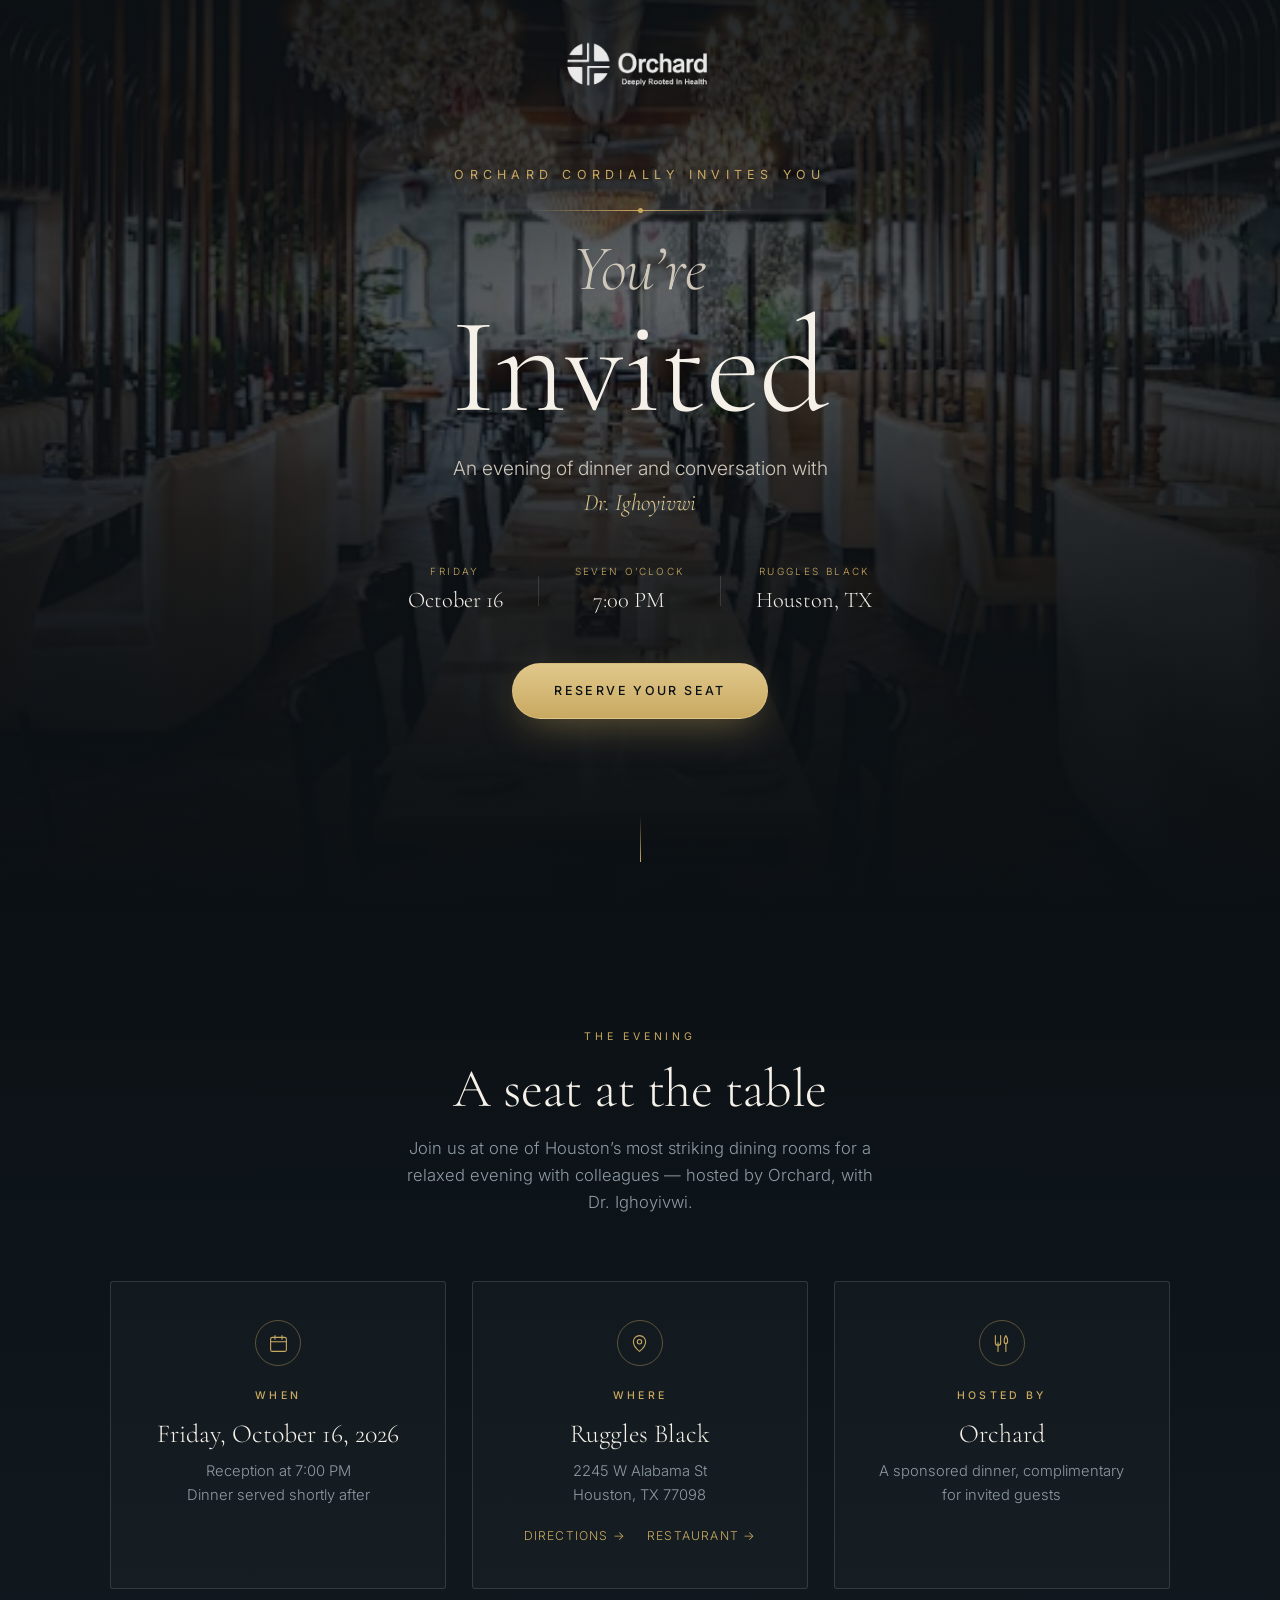
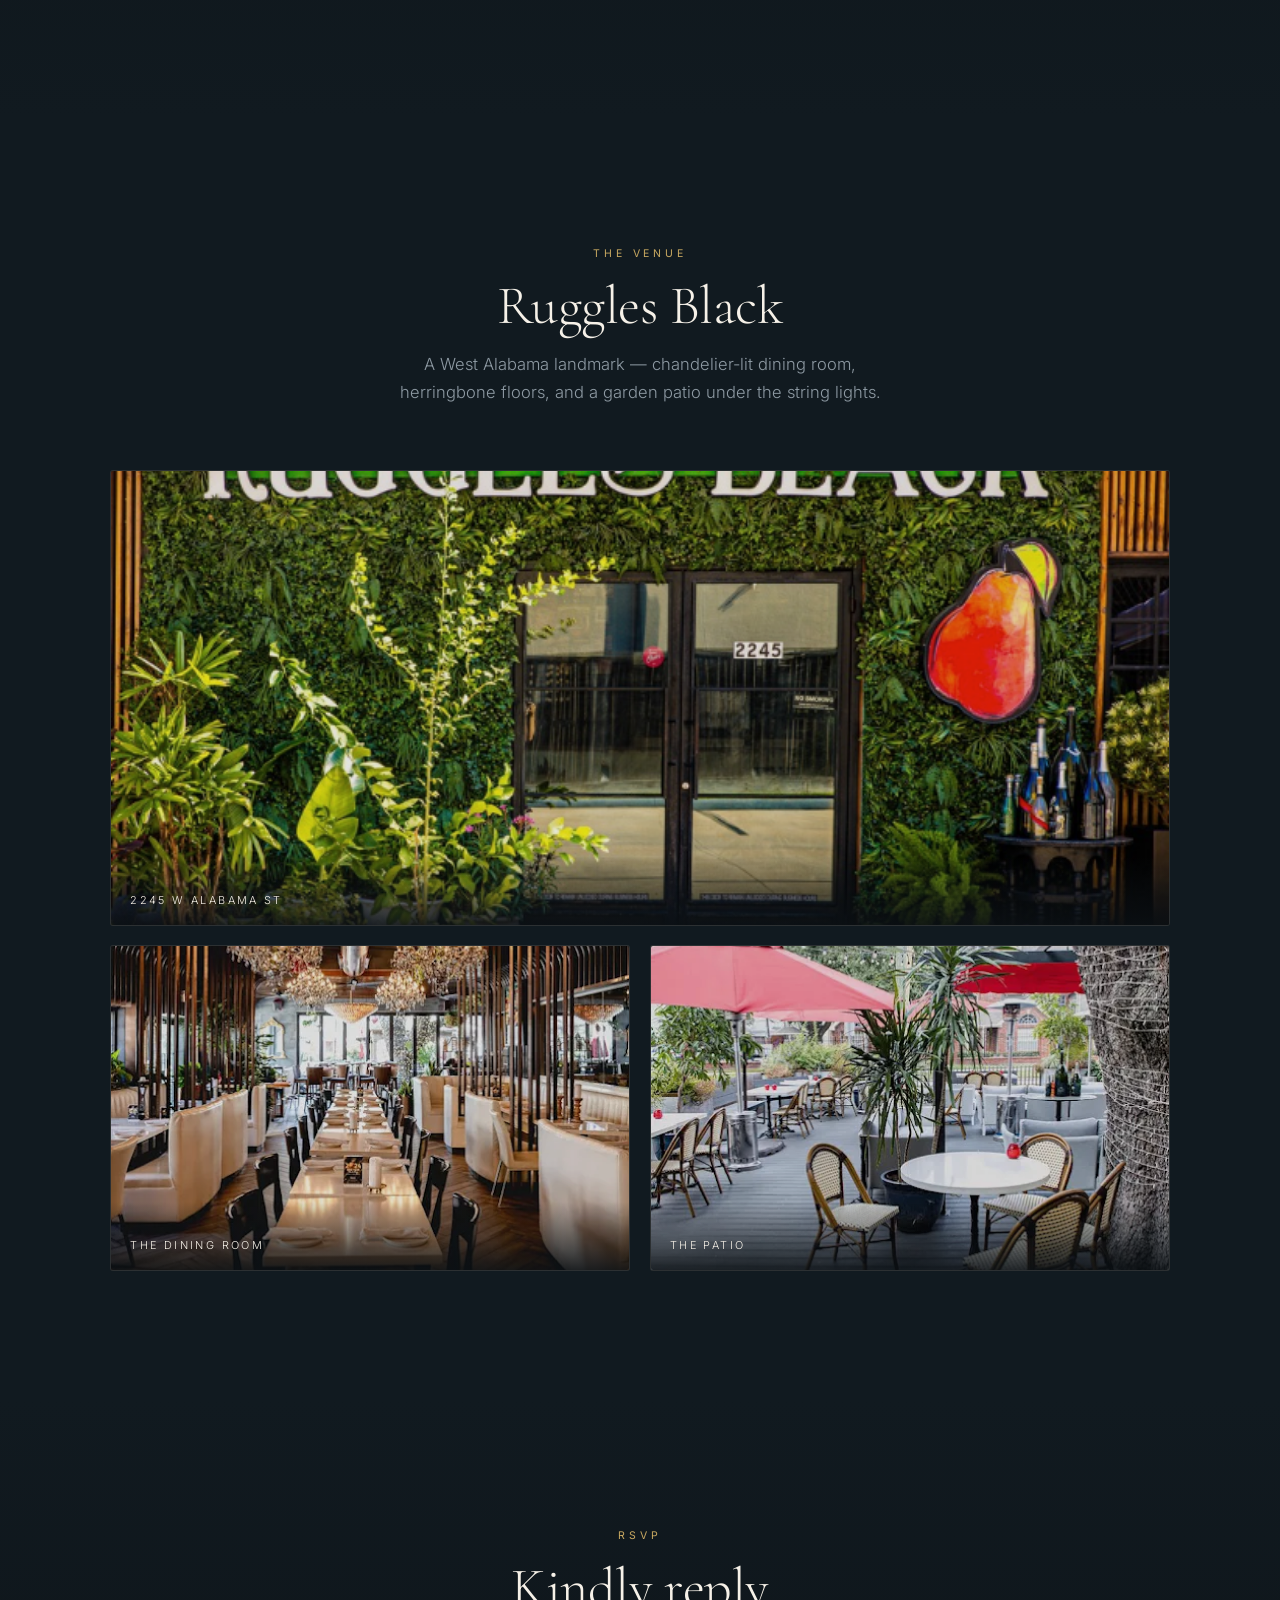
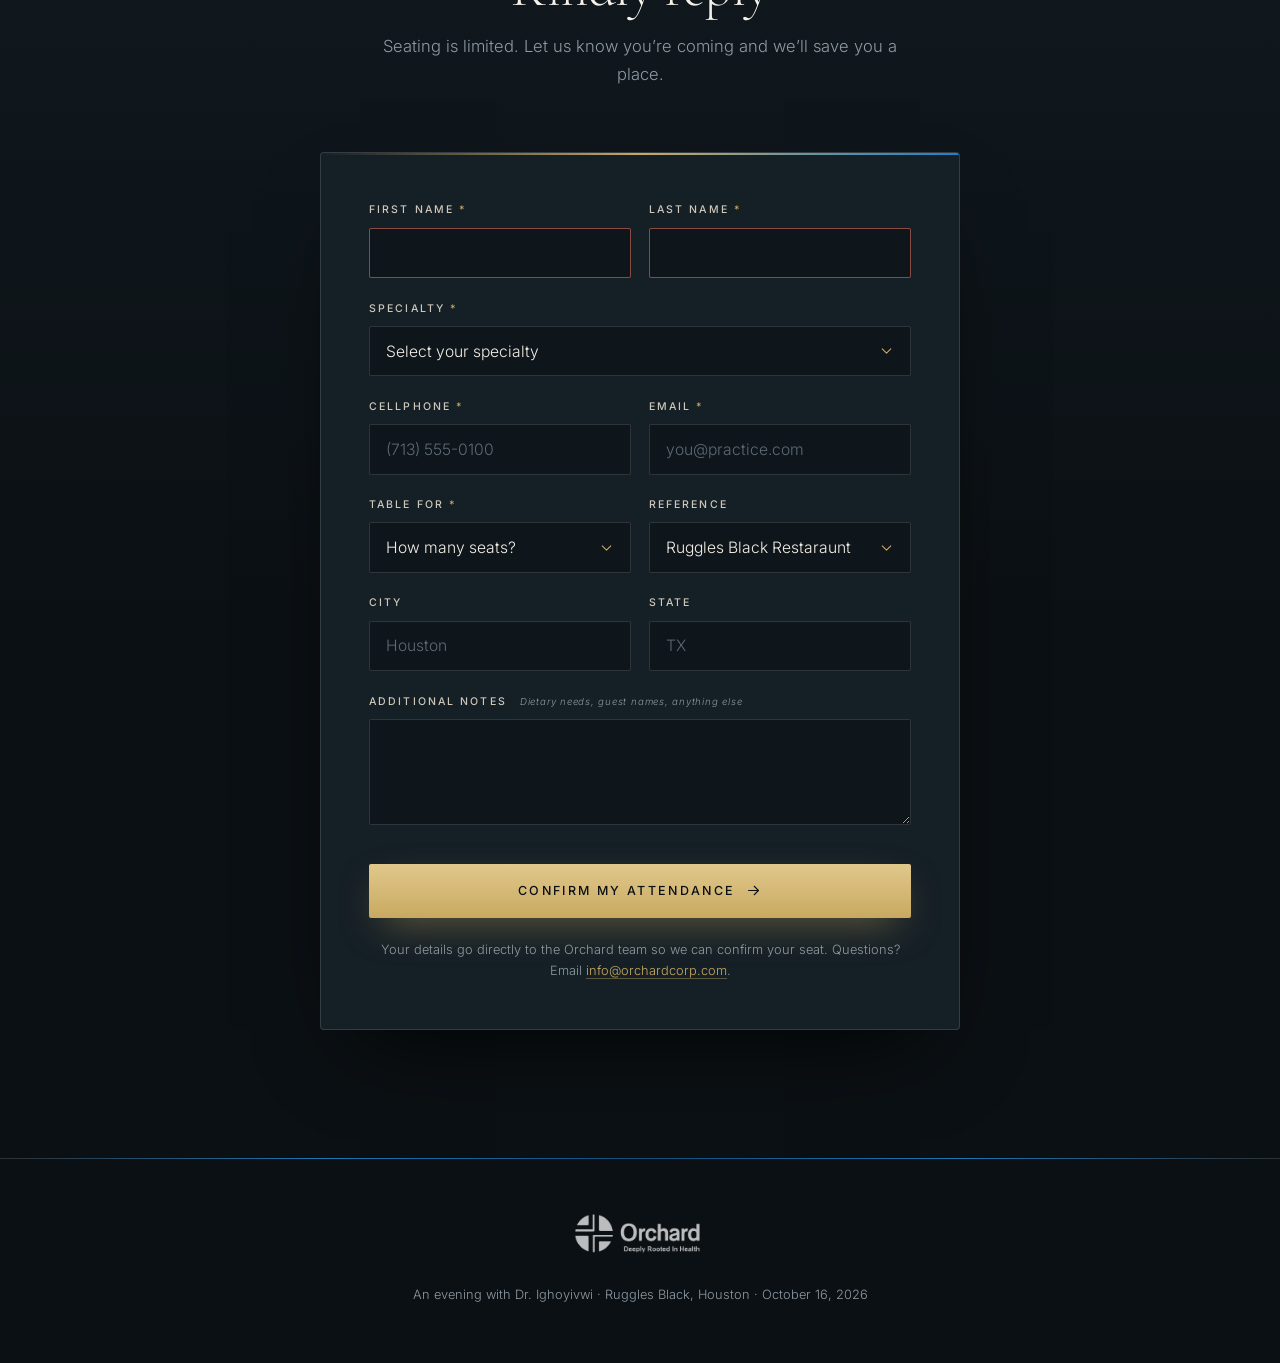
==== index.html @ dfed4acc "Add Orchard branding: hero lockup, footer mark, favicons The supplied lockup is navy-on-transparent," ====
<!doctype html>
<html lang="en">
<head>
<meta charset="utf-8">
<meta http-equiv="Content-type" content="text/html; charset=UTF-8">
<meta name="viewport" content="width=device-width, initial-scale=1">
<title>You're Invited — An Evening with Dr. Ighoyivwi | Orchard</title>
<meta name="description" content="Join Orchard for a sponsored dinner with Dr. Ighoyivwi at Ruggles Black, Houston — Friday, October 16 at 7:00 PM. RSVP below.">
<meta name="robots" content="noindex">

<meta property="og:type" content="website">
<meta property="og:title" content="You're Invited — An Evening with Dr. Ighoyivwi">
<meta property="og:description" content="A sponsored dinner hosted by Orchard. Ruggles Black, Houston · Friday, October 16 · 7:00 PM">
<meta property="og:image" content="src/assets/venue-dining.webp">

<link rel="preconnect" href="https://fonts.googleapis.com">
<link rel="preconnect" href="https://fonts.gstatic.com" crossorigin>
<link href="https://fonts.googleapis.com/css2?family=Cormorant+Garamond:ital,wght@0,300;0,400;0,500;0,600;1,300;1,400&family=Inter:wght@300;400;500;600&display=swap" rel="stylesheet">
<link rel="icon" href="src/assets/favicon-32.png" sizes="32x32">
<link rel="icon" href="src/assets/icon-512.png" sizes="512x512">
<link rel="apple-touch-icon" href="src/assets/apple-touch-icon.png">
<meta name="theme-color" content="#0B1014">

<link rel="stylesheet" href="styles.css">

<noscript><style>.reveal{opacity:1!important;transform:none!important}</style></noscript>

<!-- reCAPTCHA — PARKED until orchard-rsvp-two.vercel.app is added to the site
     key's allowed domains at https://www.google.com/recaptcha/admin
     Until then the widget renders "Invalid domain for site key".
     TO RE-ENABLE: uncomment this script and the .captcha block in the form. -->
<!-- <script src="https://www.google.com/recaptcha/api.js" async defer></script> -->
</head>
<body>

<!-- ─────────────  HERO  ───────────── -->
<header class="hero">
  <div class="hero__media" role="presentation">
    <img src="src/assets/venue-dining.webp" alt="" aria-hidden="true">
  </div>
  <div class="hero__scrim"></div>

  <a class="brandbar" href="https://orchardcorp.com" target="_blank" rel="noopener noreferrer" aria-label="Orchard — Deeply Rooted In Health">
    <img src="src/assets/orchard-logo.png" alt="Orchard" width="326" height="121">
  </a>

  <div class="hero__inner">
    <p class="eyebrow reveal">Orchard cordially invites you</p>

    <div class="rule reveal" style="--d:.1s"><span></span></div>

    <h1 class="reveal" style="--d:.2s">
      <span class="h1-script">You&rsquo;re</span>
      <span class="h1-main">Invited</span>
    </h1>

    <p class="hero__lede reveal" style="--d:.3s">
      An evening of dinner and conversation with
      <em>Dr.&nbsp;Ighoyivwi</em>
    </p>

    <div class="hero__meta reveal" style="--d:.4s">
      <div class="hero__meta-item">
        <span class="k">Friday</span>
        <span class="v">October 16</span>
      </div>
      <div class="hero__meta-div" aria-hidden="true"></div>
      <div class="hero__meta-item">
        <span class="k">Seven o&rsquo;clock</span>
        <span class="v">7:00 PM</span>
      </div>
      <div class="hero__meta-div" aria-hidden="true"></div>
      <div class="hero__meta-item">
        <span class="k">Ruggles Black</span>
        <span class="v">Houston, TX</span>
      </div>
    </div>

    <a class="btn btn--primary reveal" style="--d:.5s" href="#rsvp">Reserve your seat</a>
  </div>

  <a class="scroll-cue" href="#details" aria-label="Scroll to details">
    <span class="scroll-cue__line"></span>
  </a>
</header>

<main>

<!-- ─────────────  DETAILS  ───────────── -->
<section class="section details" id="details">
  <div class="wrap">
    <div class="section__head reveal">
      <p class="kicker">The Evening</p>
      <h2>A seat at the table</h2>
      <p class="section__sub">
        Join us at one of Houston&rsquo;s most striking dining rooms for a relaxed evening
        with colleagues &mdash; hosted by Orchard, with Dr.&nbsp;Ighoyivwi.
      </p>
    </div>

    <div class="cards">
      <article class="card reveal" style="--d:.05s">
        <div class="card__icon" aria-hidden="true">
          <svg viewBox="0 0 24 24" fill="none" stroke="currentColor" stroke-width="1.25">
            <rect x="3" y="5" width="18" height="16" rx="2"/>
            <path d="M8 3v4M16 3v4M3 10h18"/>
          </svg>
        </div>
        <h3>When</h3>
        <p class="card__lead">Friday, October&nbsp;16, 2026</p>
        <p class="card__note">Reception at 7:00&nbsp;PM<br>Dinner served shortly after</p>
      </article>

      <article class="card reveal" style="--d:.15s">
        <div class="card__icon" aria-hidden="true">
          <svg viewBox="0 0 24 24" fill="none" stroke="currentColor" stroke-width="1.25">
            <path d="M12 21s7-5.4 7-11a7 7 0 1 0-14 0c0 5.6 7 11 7 11z"/>
            <circle cx="12" cy="10" r="2.5"/>
          </svg>
        </div>
        <h3>Where</h3>
        <p class="card__lead">Ruggles Black</p>
        <p class="card__note">
          2245 W Alabama St<br>Houston, TX 77098
        </p>
        <div class="card__links">
          <a href="https://maps.google.com/?q=Ruggles+Black,+2245+W+Alabama+St,+Houston,+TX+77098" target="_blank" rel="noopener noreferrer">Directions &rarr;</a>
          <a href="https://rugglesblack.com" target="_blank" rel="noopener noreferrer">Restaurant &rarr;</a>
        </div>
      </article>

      <article class="card reveal" style="--d:.25s">
        <div class="card__icon" aria-hidden="true">
          <svg viewBox="0 0 24 24" fill="none" stroke="currentColor" stroke-width="1.25">
            <path d="M5 3v8a3 3 0 0 0 6 0V3M8 11v10"/>
            <path d="M17 3c-1.5 2-2 4-2 6s.5 3 2 3 2-1 2-3-.5-4-2-6zM17 12v9"/>
          </svg>
        </div>
        <h3>Hosted by</h3>
        <p class="card__lead">Orchard</p>
        <p class="card__note">
          A sponsored dinner, complimentary<br>for invited guests
        </p>
      </article>
    </div>
  </div>
</section>

<!-- ─────────────  GALLERY  ───────────── -->
<section class="section gallery-sec">
  <div class="wrap">
    <div class="section__head reveal">
      <p class="kicker">The Venue</p>
      <h2>Ruggles Black</h2>
      <p class="section__sub">
        A West Alabama landmark &mdash; chandelier-lit dining room, herringbone floors,
        and a garden patio under the string lights.
      </p>
    </div>

    <div class="gallery">
      <figure class="shot shot--wide reveal">
        <img src="src/assets/venue-exterior.webp" alt="The Ruggles Black entrance on West Alabama Street, framed by a living green wall" loading="lazy">
        <figcaption>2245 W Alabama St</figcaption>
      </figure>
      <figure class="shot reveal" style="--d:.1s">
        <img src="src/assets/venue-dining.webp" alt="The Ruggles Black dining room, lined with chandeliers and banquettes" loading="lazy">
        <figcaption>The dining room</figcaption>
      </figure>
      <figure class="shot reveal" style="--d:.2s">
        <img src="src/assets/venue-patio.webp" alt="The Ruggles Black patio with red umbrellas and bistro chairs" loading="lazy">
        <figcaption>The patio</figcaption>
      </figure>
    </div>
  </div>
</section>

<!-- ─────────────  RSVP  ───────────── -->
<section class="section rsvp" id="rsvp">
  <div class="wrap wrap--narrow">
    <div class="section__head reveal">
      <p class="kicker">RSVP</p>
      <h2>Kindly reply</h2>
      <p class="section__sub">
        Seating is limited. Let us know you&rsquo;re coming and we&rsquo;ll save you a place.
      </p>
    </div>

    <div class="form-card reveal" style="--d:.1s">
      <div class="form-card__ribbon" aria-hidden="true"></div>

      <form
        id="rsvp-form"
        action="https://webto.salesforce.com/servlet/servlet.WebToLead?encoding=UTF-8&orgId=00DKc000000Ivmn"
        method="POST"
      >
        <!-- Salesforce Web-to-Lead routing -->
        <input type="hidden" name="captcha_settings" value='{"keyname":"Google_reCAPTCHA_v2","fallback":"true","orgId":"00DKc000000Ivmn","ts":""}'>
        <input type="hidden" name="oid" value="00DKc000000Ivmn">
        <input type="hidden" name="retURL" value="https://orchard-rsvp-two.vercel.app/thanks.html">
        <input type="hidden" id="lead_source" name="lead_source" value="Web">

        <div class="grid-2">
          <div class="field">
            <label for="first_name">First name <span class="req">*</span></label>
            <input id="first_name" name="first_name" type="text" maxlength="40" required autocomplete="given-name">
          </div>
          <div class="field">
            <label for="last_name">Last name <span class="req">*</span></label>
            <input id="last_name" name="last_name" type="text" maxlength="80" required autocomplete="family-name">
          </div>
        </div>

        <div class="field">
          <label for="00NWj00000UkWBz">Specialty <span class="req">*</span></label>
          <div class="select-wrap">
            <select id="00NWj00000UkWBz" name="00NWj00000UkWBz" title="Specialty" required>
              <option value="">Select your specialty</option>
            <option value="Abdominal Radiology">Abdominal Radiology</option>
            <option value="Acute Care">Acute Care</option>
            <option value="Addiction Medicine">Addiction Medicine</option>
            <option value="Addiction Psychiatry">Addiction Psychiatry</option>
            <option value="Adolescent Medicine">Adolescent Medicine</option>
            <option value="Adult">Adult</option>
            <option value="Adult Reconstructive Orthopedics">Adult Reconstructive Orthopedics</option>
            <option value="Allergy">Allergy</option>
            <option value="Allergy/Immunology">Allergy/Immunology</option>
            <option value="Allergy and Immunology">Allergy and Immunology</option>
            <option value="Anatomic/Clinical Pathology">Anatomic/Clinical Pathology</option>
            <option value="Anatomic Pathology">Anatomic Pathology</option>
            <option value="Anesthesia Assistant">Anesthesia Assistant</option>
            <option value="Anesthesiology">Anesthesiology</option>
            <option value="Anesthesiology - Cardiac">Anesthesiology - Cardiac</option>
            <option value="Audiology">Audiology</option>
            <option value="Bariatric Surgery">Bariatric Surgery</option>
            <option value="Bloodbanking/Transfusion Medicine">Bloodbanking/Transfusion Medicine</option>
            <option value="Breast Radiology">Breast Radiology</option>
            <option value="Breast Surgery">Breast Surgery</option>
            <option value="Cardiac Electrophysiology">Cardiac Electrophysiology</option>
            <option value="Cardiac Surgery">Cardiac Surgery</option>
            <option value="Cardiology">Cardiology</option>
            <option value="Cardiothoracic Anesthesiology">Cardiothoracic Anesthesiology</option>
            <option value="Cardiothoracic Radiology">Cardiothoracic Radiology</option>
            <option value="Cardiothoracic Surgery">Cardiothoracic Surgery</option>
            <option value="Cardiovascular Diseases">Cardiovascular Diseases</option>
            <option value="Cardiovascular Surgery">Cardiovascular Surgery</option>
            <option value="Certified Anesthesiologist Assistant (CAA)">Certified Anesthesiologist Assistant (CAA)</option>
            <option value="Child &amp; Adolescent Psychiatry">Child &amp; Adolescent Psychiatry</option>
            <option value="Child Development">Child Development</option>
            <option value="Child Neurology">Child Neurology</option>
            <option value="Clinical Neurophysiology">Clinical Neurophysiology</option>
            <option value="Clinical Pathology">Clinical Pathology</option>
            <option value="Colon &amp; Rectal Surgery">Colon &amp; Rectal Surgery</option>
            <option value="Critical Care Medicine">Critical Care Medicine</option>
            <option value="Critical Care Surgery">Critical Care Surgery</option>
            <option value="CRNA">CRNA</option>
            <option value="Cytopathology">Cytopathology</option>
            <option value="Dental Hygenist">Dental Hygenist</option>
            <option value="Dentistry">Dentistry</option>
            <option value="Dermatology">Dermatology</option>
            <option value="Dermatopathology">Dermatopathology</option>
            <option value="Diabetes">Diabetes</option>
            <option value="Emergency Medicine">Emergency Medicine</option>
            <option value="Endocrinology">Endocrinology</option>
            <option value="Endodontist">Endodontist</option>
            <option value="Family Medicine">Family Medicine</option>
            <option value="Family Medicine - Obstetrics">Family Medicine - Obstetrics</option>
            <option value="Foot &amp; Ankle Orthopedics">Foot &amp; Ankle Orthopedics</option>
            <option value="Forensic Pathology">Forensic Pathology</option>
            <option value="Forensic Psychiatry">Forensic Psychiatry</option>
            <option value="Gastroenterology">Gastroenterology</option>
            <option value="General Practice">General Practice</option>
            <option value="General Surgery">General Surgery</option>
            <option value="Geriatric Medicine">Geriatric Medicine</option>
            <option value="Geriatric Psychiatry">Geriatric Psychiatry</option>
            <option value="Gerontology/Elder Health">Gerontology/Elder Health</option>
            <option value="Gynecolgic Oncology">Gynecolgic Oncology</option>
            <option value="Gynecology">Gynecology</option>
            <option value="Hand Surgery">Hand Surgery</option>
            <option value="Head &amp; Neck Surgery">Head &amp; Neck Surgery</option>
            <option value="Hematology">Hematology</option>
            <option value="Hematology/Oncology">Hematology/Oncology</option>
            <option value="Hematopathology">Hematopathology</option>
            <option value="Hospice &amp; Pallative Medicine">Hospice &amp; Pallative Medicine</option>
            <option value="Hospice &amp; Palliative Medicine">Hospice &amp; Palliative Medicine</option>
            <option value="Hospitalist">Hospitalist</option>
            <option value="Hyperbaric Medicine/Wound Care">Hyperbaric Medicine/Wound Care</option>
            <option value="IM/Pediatrics (MedPed)">IM/Pediatrics (MedPed)</option>
            <option value="Immunology">Immunology</option>
            <option value="Infectious Disease">Infectious Disease</option>
            <option value="Internal Medicine">Internal Medicine</option>
            <option value="Interventional Cardiology">Interventional Cardiology</option>
            <option value="Interventional Neuro Radiology">Interventional Neuro Radiology</option>
            <option value="Interventional Pain Management">Interventional Pain Management</option>
            <option value="Interventional Radiology">Interventional Radiology</option>
            <option value="Kidney Transplant">Kidney Transplant</option>
            <option value="Maternal &amp; Fetal Medicine">Maternal &amp; Fetal Medicine</option>
            <option value="Medical Genetics">Medical Genetics</option>
            <option value="Medical Microbiology">Medical Microbiology</option>
            <option value="Medical Toxicology">Medical Toxicology</option>
            <option value="Mens Health">Mens Health</option>
            <option value="Molecular Genetic Pathology">Molecular Genetic Pathology</option>
            <option value="Musculoskeletal Radiology">Musculoskeletal Radiology</option>
            <option value="Neonatal-Perinatal Medicine">Neonatal-Perinatal Medicine</option>
            <option value="Nephrology">Nephrology</option>
            <option value="Neurodevelopmental Disabilities">Neurodevelopmental Disabilities</option>
            <option value="Neurological surgery">Neurological surgery</option>
            <option value="Neurology">Neurology</option>
            <option value="Neuropathology">Neuropathology</option>
            <option value="Neuroradiology">Neuroradiology</option>
            <option value="Neurotology">Neurotology</option>
            <option value="Nocturnist">Nocturnist</option>
            <option value="Nonsurgical/Nonprimary Care">Nonsurgical/Nonprimary Care</option>
            <option value="Nucelar Radiology">Nucelar Radiology</option>
            <option value="Nuclear Medicine">Nuclear Medicine</option>
            <option value="Nurse Midwife">Nurse Midwife</option>
            <option value="Nurse Practitioner">Nurse Practitioner</option>
            <option value="Obstetrics and Gynecology">Obstetrics and Gynecology</option>
            <option value="Occupational Medicine">Occupational Medicine</option>
            <option value="Occupational Therapist">Occupational Therapist</option>
            <option value="Occupational Therapy Assistant">Occupational Therapy Assistant</option>
            <option value="Oncology">Oncology</option>
            <option value="Ophthalmology">Ophthalmology</option>
            <option value="Optometry">Optometry</option>
            <option value="Oral &amp; Maxillofacial Surgery">Oral &amp; Maxillofacial Surgery</option>
            <option value="Oral Surgery">Oral Surgery</option>
            <option value="Orthodontist">Orthodontist</option>
            <option value="Orthopedic Sports Medicine">Orthopedic Sports Medicine</option>
            <option value="Orthopedic Surgery">Orthopedic Surgery</option>
            <option value="Orthopedic Trauma Surgery">Orthopedic Trauma Surgery</option>
            <option value="Otolaryngology">Otolaryngology</option>
            <option value="Pain Management">Pain Management</option>
            <option value="Pathology">Pathology</option>
            <option value="Pediatric Allergy and Immunology">Pediatric Allergy and Immunology</option>
            <option value="Pediatric Anesthesiology">Pediatric Anesthesiology</option>
            <option value="Pediatric Cardiology">Pediatric Cardiology</option>
            <option value="Pediatric Cardiothoracic Surgery">Pediatric Cardiothoracic Surgery</option>
            <option value="Pediatric Certified Dentist">Pediatric Certified Dentist</option>
            <option value="Pediatric Critical Care Medicine">Pediatric Critical Care Medicine</option>
            <option value="Pediatric Dentistry">Pediatric Dentistry</option>
            <option value="Pediatric Emergency Medicine">Pediatric Emergency Medicine</option>
            <option value="Pediatric Endocrinology">Pediatric Endocrinology</option>
            <option value="Pediatric Gastroenterology">Pediatric Gastroenterology</option>
            <option value="Pediatric Genetics">Pediatric Genetics</option>
            <option value="Pediatric Hematology/Oncology">Pediatric Hematology/Oncology</option>
            <option value="Pediatric Hospitalist">Pediatric Hospitalist</option>
            <option value="Pediatric Hospitalist-Internal Medicine">Pediatric Hospitalist-Internal Medicine</option>
            <option value="Pediatric Infectious Disease">Pediatric Infectious Disease</option>
            <option value="Pediatric Internal Medicine">Pediatric Internal Medicine</option>
            <option value="Pediatric Neonatal Medicine">Pediatric Neonatal Medicine</option>
            <option value="Pediatric Nephrology">Pediatric Nephrology</option>
            <option value="Pediatric Neurological Surgery">Pediatric Neurological Surgery</option>
            <option value="Pediatric Neurology">Pediatric Neurology</option>
            <option value="Pediatric Oncology">Pediatric Oncology</option>
            <option value="Pediatric Ophthalmology">Pediatric Ophthalmology</option>
            <option value="Pediatric Orthopedic Surgery">Pediatric Orthopedic Surgery</option>
            <option value="Pediatric Otolaryngology">Pediatric Otolaryngology</option>
            <option value="Pediatric Pathology">Pediatric Pathology</option>
            <option value="Pediatric Pulmonology">Pediatric Pulmonology</option>
            <option value="Pediatric Radiology">Pediatric Radiology</option>
            <option value="Pediatric Rehabilitation Medicine">Pediatric Rehabilitation Medicine</option>
            <option value="Pediatric Rheumatology">Pediatric Rheumatology</option>
            <option value="Pediatrics">Pediatrics</option>
            <option value="Pediatrics &amp; Behavioral">Pediatrics &amp; Behavioral</option>
            <option value="Pediatrics Orthopedics">Pediatrics Orthopedics</option>
            <option value="Pediatric Surgery">Pediatric Surgery</option>
            <option value="Pediatric Urology">Pediatric Urology</option>
            <option value="Perfusionist">Perfusionist</option>
            <option value="Periodontist">Periodontist</option>
            <option value="Physical Medicine and Rehabilitation">Physical Medicine and Rehabilitation</option>
            <option value="Plastic Surgery">Plastic Surgery</option>
            <option value="Podiatry">Podiatry</option>
            <option value="Preventive Medicine">Preventive Medicine</option>
            <option value="Primary Care">Primary Care</option>
            <option value="Psychiatry">Psychiatry</option>
            <option value="Psychology">Psychology</option>
            <option value="Pulmonary Critical Care Medicine">Pulmonary Critical Care Medicine</option>
            <option value="Pulmonary Disease">Pulmonary Disease</option>
            <option value="Pulmonary Sleep Medicine">Pulmonary Sleep Medicine</option>
            <option value="Radiation Oncology">Radiation Oncology</option>
            <option value="Radiation Physics">Radiation Physics</option>
            <option value="Radiology">Radiology</option>
            <option value="Reproductive Endorcrinology">Reproductive Endorcrinology</option>
            <option value="Rheumatology">Rheumatology</option>
            <option value="Selective Pathology">Selective Pathology</option>
            <option value="Sleep Medicine">Sleep Medicine</option>
            <option value="Social Work">Social Work</option>
            <option value="Speech Language Pathology">Speech Language Pathology</option>
            <option value="Spine Surgery">Spine Surgery</option>
            <option value="Sports Medicine">Sports Medicine</option>
            <option value="Surgery">Surgery</option>
            <option value="Surgical Oncology">Surgical Oncology</option>
            <option value="Thoracic Surgery">Thoracic Surgery</option>
            <option value="Transplant Surgery">Transplant Surgery</option>
            <option value="Trauma">Trauma</option>
            <option value="Trauma Surgery">Trauma Surgery</option>
            <option value="Urgent Care">Urgent Care</option>
            <option value="Urology">Urology</option>
            <option value="Vascular/Interventional Radiology">Vascular/Interventional Radiology</option>
            <option value="Vascular Medicine">Vascular Medicine</option>
            <option value="Vascular Neurology">Vascular Neurology</option>
            <option value="Vascular Surgery">Vascular Surgery</option>
            <option value="Womens Health">Womens Health</option>
            <option value="Wound Care">Wound Care</option>
            </select>
            <svg class="select-chev" viewBox="0 0 24 24" fill="none" stroke="currentColor" stroke-width="1.5" aria-hidden="true"><path d="M6 9l6 6 6-6"/></svg>
          </div>
        </div>

        <div class="grid-2">
          <div class="field">
            <label for="mobile">Cellphone <span class="req">*</span></label>
            <input id="mobile" name="mobile" type="tel" maxlength="40" required autocomplete="tel" placeholder="(713) 555-0100">
          </div>
          <div class="field">
            <label for="email">Email <span class="req">*</span></label>
            <input id="email" name="email" type="email" maxlength="80" required autocomplete="email" placeholder="you@practice.com">
          </div>
        </div>

        <div class="grid-2">
          <div class="field">
            <label for="00NWj00000ZPQ4n">Table for <span class="req">*</span></label>
            <div class="select-wrap">
              <select id="00NWj00000ZPQ4n" name="00NWj00000ZPQ4n" title="Table for" required>
                <option value="">How many seats?</option>
                <option value="1">1 &mdash; just me</option>
                <option value="2">2</option>
                <option value="3">3</option>
                <option value="4">4</option>
                <option value="5">5</option>
              </select>
              <svg class="select-chev" viewBox="0 0 24 24" fill="none" stroke="currentColor" stroke-width="1.5" aria-hidden="true"><path d="M6 9l6 6 6-6"/></svg>
            </div>
          </div>
          <div class="field">
            <label for="00NWj00000ZPEZz">Reference</label>
            <div class="select-wrap">
              <select id="00NWj00000ZPEZz" name="00NWj00000ZPEZz" title="Reference">
                <option value="">&mdash;None&mdash;</option>
                <option value="Ruggles Black Restaraunt" selected>Ruggles Black Restaraunt</option>
                <option value="Other">Other</option>
              </select>
              <svg class="select-chev" viewBox="0 0 24 24" fill="none" stroke="currentColor" stroke-width="1.5" aria-hidden="true"><path d="M6 9l6 6 6-6"/></svg>
            </div>
          </div>
        </div>

        <div class="grid-2">
          <div class="field">
            <label for="city">City</label>
            <input id="city" name="city" type="text" maxlength="40" autocomplete="address-level2" placeholder="Houston">
          </div>
          <div class="field">
            <label for="state">State</label>
            <input id="state" name="state" type="text" maxlength="20" autocomplete="address-level1" placeholder="TX">
          </div>
        </div>

        <div class="field">
          <label for="00NWj00000UHuAz">Additional notes <span class="opt">Dietary needs, guest names, anything else</span></label>
          <textarea id="00NWj00000UHuAz" name="00NWj00000UHuAz" rows="3" wrap="soft"></textarea>
        </div>

        <!-- TO RE-ENABLE reCAPTCHA: uncomment this block and the api.js script in <head>.
        <div class="captcha">
          <div class="g-recaptcha" data-sitekey="6LfpApAsAAAAAJGnaVnxcbJVdndYjgJeW_8KPZ_n"></div>
        </div>
        -->

        <button type="submit" name="submit" class="btn btn--submit" id="rsvp-submit">
          <span>Confirm my attendance</span>
          <svg viewBox="0 0 24 24" fill="none" stroke="currentColor" stroke-width="1.5" aria-hidden="true"><path d="M5 12h14M13 6l6 6-6 6"/></svg>
        </button>

        <p class="form-note">
          Your details go directly to the Orchard team so we can confirm your seat.
          Questions? Email <a href="mailto:info@orchardcorp.com">info@orchardcorp.com</a>.
        </p>
      </form>
    </div>
  </div>
</section>

</main>

<footer class="footer">
  <div class="wrap">
    <a class="footer__logo" href="https://orchardcorp.com" target="_blank" rel="noopener noreferrer">
      <img src="src/assets/orchard-logo.png" alt="Orchard — Deeply Rooted In Health" width="326" height="121">
    </a>
    <p class="footer__line">An evening with Dr.&nbsp;Ighoyivwi &middot; Ruggles Black, Houston &middot; October&nbsp;16, 2026</p>
  </div>
</footer>

<script src="script.js"></script>
</body>
</html>
---- styles.css ----
/* ───────────  Tokens  ─────────── */
:root{
  --ink:#0B1014;
  --ink-2:#111A20;
  --panel:#151F26;
  --cream:#F6F1E8;
  --cream-dim:#CFC7BA;
  --muted:#8E9AA3;
  --gold:#C9A961;
  --gold-soft:#E0C88B;
  --blue:#2A95DD;
  --brand-blue-1:#1A82CD;
  --brand-blue-2:#0C5289;
  --line:rgba(246,241,232,.14);
  --maxw:1140px;
  --ease:cubic-bezier(.22,.8,.28,1);
}

*,*::before,*::after{box-sizing:border-box}

html{scroll-behavior:smooth}

body{
  margin:0;
  background:var(--ink);
  color:var(--cream);
  font-family:Inter,ui-sans-serif,-apple-system,"Segoe UI",Helvetica,Arial,sans-serif;
  font-weight:300;
  line-height:1.65;
  -webkit-font-smoothing:antialiased;
  overflow-x:hidden;
}

img{max-width:100%;display:block}

.wrap{width:100%;max-width:var(--maxw);margin-inline:auto;padding-inline:clamp(1.25rem,5vw,2.5rem)}
.wrap--narrow{max-width:720px}

/* ───────────  Reveal animation  ─────────── */
.reveal{
  opacity:0;
  transform:translateY(26px);
  transition:opacity .9s var(--ease) var(--d,0s), transform .9s var(--ease) var(--d,0s);
}
.reveal.in{opacity:1;transform:none}

/* ───────────  Hero  ─────────── */
.hero{
  position:relative;
  min-height:100svh;
  display:grid;
  place-items:center;
  text-align:center;
  overflow:hidden;
  padding:6rem 0 7rem;
}

.hero__media{position:absolute;inset:0;z-index:0}
.hero__media img{
  width:100%;height:100%;object-fit:cover;
  animation:kenburns 26s var(--ease) infinite alternate;
}
@keyframes kenburns{
  from{transform:scale(1.06) translate3d(0,0,0)}
  to  {transform:scale(1.18) translate3d(0,-1.5%,0)}
}

.hero__scrim{
  position:absolute;inset:0;z-index:1;
  background:
    radial-gradient(120% 90% at 50% 32%, rgba(11,16,20,.34) 0%, rgba(11,16,20,.76) 52%, rgba(11,16,20,.94) 100%),
    linear-gradient(180deg, rgba(11,16,20,.72) 0%, rgba(11,16,20,.44) 34%, rgba(11,16,20,.97) 100%);
}

.hero__inner{
  position:relative;z-index:2;
  width:100%;max-width:860px;
  margin-inline:auto;
  padding-inline:clamp(1.25rem,5vw,2.5rem);
}

.eyebrow{
  margin:0 0 1.5rem;
  font-size:clamp(.66rem,1.7vw,.78rem);
  letter-spacing:.42em;
  text-transform:uppercase;
  color:var(--gold);
  font-weight:400;
}

.rule{display:flex;justify-content:center;margin-bottom:1.75rem}
.rule span{
  display:block;width:min(220px,52vw);height:1px;
  background:linear-gradient(90deg,transparent,var(--gold),transparent);
  position:relative;
}
.rule span::after{
  content:"";position:absolute;left:50%;top:50%;
  width:5px;height:5px;margin:-2.5px 0 0 -2.5px;
  border-radius:50%;background:var(--gold);
  box-shadow:0 0 12px rgba(201,169,97,.85);
}

.hero h1{
  margin:0 0 1.4rem;
  font-family:"Cormorant Garamond",Georgia,serif;
  font-weight:300;
  line-height:.94;
  letter-spacing:-.015em;
}
.h1-script{
  display:block;
  font-style:italic;
  font-size:clamp(2.1rem,7.5vw,4rem);
  color:var(--cream-dim);
  margin-bottom:.06em;
}
.h1-main{
  display:block;
  font-size:clamp(3.6rem,15vw,8.5rem);
  color:var(--cream);
  text-shadow:0 2px 40px rgba(0,0,0,.5);
}

.hero__lede{
  margin:0 auto 2.5rem;
  max-width:34ch;
  font-size:clamp(1rem,2.4vw,1.2rem);
  color:var(--cream-dim);
  font-weight:300;
}
.hero__lede em{
  font-family:"Cormorant Garamond",Georgia,serif;
  font-style:italic;
  font-size:1.22em;
  color:var(--gold-soft);
  white-space:nowrap;
}

.hero__meta{
  display:flex;flex-wrap:wrap;
  align-items:center;justify-content:center;
  gap:clamp(.9rem,3.5vw,2.2rem);
  margin-bottom:2.75rem;
}
.hero__meta-item{display:flex;flex-direction:column;gap:.15rem;min-width:96px}
.hero__meta-item .k{
  font-size:.62rem;letter-spacing:.24em;text-transform:uppercase;color:var(--gold)
}
.hero__meta-item .v{
  font-family:"Cormorant Garamond",Georgia,serif;
  font-size:clamp(1.05rem,3vw,1.4rem);color:var(--cream)
}
.hero__meta-div{width:1px;height:30px;background:var(--line)}

/* ───────────  Buttons  ─────────── */
.btn{
  display:inline-flex;align-items:center;justify-content:center;gap:.6rem;
  font-family:Inter,sans-serif;
  font-size:.78rem;letter-spacing:.19em;text-transform:uppercase;font-weight:500;
  text-decoration:none;cursor:pointer;
  border-radius:999px;
  transition:transform .4s var(--ease), box-shadow .4s var(--ease), background .4s var(--ease), color .4s var(--ease);
}
.btn--primary{
  padding:1.05rem 2.6rem;
  color:var(--ink);
  background:linear-gradient(180deg,var(--gold-soft),var(--gold));
  border:1px solid rgba(224,200,139,.6);
  box-shadow:0 12px 40px -12px rgba(201,169,97,.55);
}
.btn--primary:hover{transform:translateY(-3px);box-shadow:0 20px 52px -14px rgba(201,169,97,.75)}

.scroll-cue{
  position:absolute;z-index:2;bottom:2.2rem;left:50%;transform:translateX(-50%);
  width:24px;height:52px;display:grid;place-items:center;
}
.scroll-cue__line{
  width:1px;height:46px;background:linear-gradient(180deg,transparent,var(--gold));
  animation:cue 2.4s var(--ease) infinite;transform-origin:top;
}
@keyframes cue{0%,100%{transform:scaleY(.35);opacity:.35}50%{transform:scaleY(1);opacity:1}}

/* ───────────  Sections  ─────────── */
.section{padding:clamp(4.5rem,11vw,8rem) 0}

.section__head{text-align:center;margin-bottom:clamp(2.5rem,6vw,4rem)}
.kicker{
  margin:0 0 .9rem;
  font-size:.66rem;letter-spacing:.36em;text-transform:uppercase;color:var(--gold);font-weight:400;
}
.section__head h2{
  margin:0 0 1rem;
  font-family:"Cormorant Garamond",Georgia,serif;
  font-weight:300;
  font-size:clamp(2.1rem,6vw,3.4rem);
  line-height:1.08;
  letter-spacing:-.01em;
}
.section__sub{
  margin:0 auto;max-width:52ch;color:var(--muted);
  font-size:clamp(.95rem,2vw,1.04rem);
}

.details{background:linear-gradient(180deg,var(--ink) 0%,var(--ink-2) 100%)}

/* ───────────  Cards  ─────────── */
.cards{
  display:grid;gap:clamp(1rem,2.5vw,1.6rem);
  grid-template-columns:repeat(auto-fit,minmax(258px,1fr));
}
.card{
  position:relative;
  padding:clamp(1.75rem,4vw,2.4rem);
  border:1px solid var(--line);
  border-radius:3px;
  background:rgba(246,241,232,.022);
  text-align:center;
  transition:transform .5s var(--ease),border-color .5s var(--ease),background .5s var(--ease);
}
.card:hover{transform:translateY(-6px);border-color:rgba(201,169,97,.42);background:rgba(246,241,232,.045)}
.card__icon{
  width:46px;height:46px;margin:0 auto 1.3rem;
  display:grid;place-items:center;border-radius:50%;
  border:1px solid rgba(201,169,97,.4);color:var(--gold);
}
.card__icon svg{width:21px;height:21px;stroke-linecap:round;stroke-linejoin:round}
.card h3{
  margin:0 0 .85rem;
  font-size:.66rem;letter-spacing:.3em;text-transform:uppercase;
  color:var(--gold);font-weight:500;font-family:Inter,sans-serif;
}
.card__lead{
  margin:0 0 .6rem;
  font-family:"Cormorant Garamond",Georgia,serif;
  font-size:clamp(1.32rem,3.2vw,1.62rem);color:var(--cream);line-height:1.25;
}
.card__note{margin:0;color:var(--muted);font-size:.92rem;line-height:1.6}
.card__links{display:flex;gap:1.3rem;justify-content:center;margin-top:1.2rem;flex-wrap:wrap}
.card__links a{
  color:var(--gold);text-decoration:none;font-size:.76rem;
  letter-spacing:.1em;text-transform:uppercase;
  border-bottom:1px solid transparent;padding-bottom:2px;
  transition:border-color .3s var(--ease),color .3s var(--ease);
}
.card__links a:hover{border-color:var(--gold);color:var(--gold-soft)}

/* ───────────  Gallery  ─────────── */
.gallery-sec{background:var(--ink-2)}
.gallery{
  display:grid;gap:clamp(.8rem,2vw,1.2rem);
  grid-template-columns:repeat(2,1fr);
}
.shot{
  position:relative;margin:0;overflow:hidden;border-radius:3px;
  border:1px solid var(--line);background:var(--ink);
}
.shot--wide{grid-column:1 / -1}
.shot img{
  width:100%;height:100%;object-fit:cover;aspect-ratio:16/10;
  transition:transform 1.1s var(--ease),filter 1.1s var(--ease);
  filter:saturate(.92) brightness(.9);
}
.shot--wide img{aspect-ratio:21/9}
.shot:hover img{transform:scale(1.07);filter:saturate(1.05) brightness(1)}
.shot figcaption{
  position:absolute;left:0;right:0;bottom:0;
  padding:2.2rem 1.2rem .95rem;
  font-size:.68rem;letter-spacing:.22em;text-transform:uppercase;color:var(--cream);
  background:linear-gradient(180deg,transparent,rgba(11,16,20,.88));
}

/* ───────────  RSVP form  ─────────── */
.rsvp{background:linear-gradient(180deg,var(--ink-2) 0%,var(--ink) 60%)}

.form-card{
  position:relative;overflow:hidden;
  background:var(--panel);
  border:1px solid var(--line);
  border-radius:4px;
  padding:clamp(1.6rem,5vw,3rem);
  box-shadow:0 40px 90px -40px rgba(0,0,0,.9);
}
.form-card__ribbon{
  position:absolute;top:0;left:0;right:0;height:2px;
  background:linear-gradient(90deg,transparent,var(--gold),var(--brand-blue-1),var(--gold),transparent);
  background-size:200% 100%;
  animation:shimmer 7s linear infinite;
}
@keyframes shimmer{to{background-position:-200% 0}}

.grid-2{display:grid;grid-template-columns:1fr 1fr;gap:1.1rem}

.field{margin-bottom:1.35rem}
.field label{
  display:block;margin-bottom:.55rem;
  font-size:.66rem;letter-spacing:.2em;text-transform:uppercase;
  color:var(--cream-dim);font-weight:500;
}
.req{color:var(--gold)}

.field input,.field select{
  width:100%;
  padding:.92rem 1rem;
  font-family:inherit;font-size:.98rem;font-weight:300;
  color:var(--cream);
  background:rgba(11,16,20,.6);
  border:1px solid var(--line);
  border-radius:2px;
  transition:border-color .3s var(--ease),box-shadow .3s var(--ease),background .3s var(--ease);
  appearance:none;
}
.field input::placeholder{color:#5D6B75}
.field input:focus,.field select:focus{
  outline:none;
  border-color:var(--gold);
  background:rgba(11,16,20,.85);
  box-shadow:0 0 0 3px rgba(201,169,97,.14);
}
.field input:invalid:not(:placeholder-shown){border-color:rgba(220,110,90,.6)}

.select-wrap{position:relative}
.select-wrap select{padding-right:2.6rem;cursor:pointer}
.select-wrap select option{background:var(--ink-2);color:var(--cream)}
.select-chev{
  position:absolute;right:1rem;top:50%;transform:translateY(-50%);
  width:17px;height:17px;color:var(--gold);pointer-events:none;
  stroke-linecap:round;stroke-linejoin:round;
}

/* honeypot */
.hp{position:absolute;left:-9999px;width:1px;height:1px;overflow:hidden}

.btn--submit{
  width:100%;margin-top:.6rem;padding:1.15rem 2rem;
  color:var(--ink);
  background:linear-gradient(180deg,var(--gold-soft),var(--gold));
  border:none;border-radius:2px;
  box-shadow:0 14px 40px -14px rgba(201,169,97,.6);
}
.btn--submit svg{width:17px;height:17px;transition:transform .4s var(--ease);stroke-linecap:round;stroke-linejoin:round}
.btn--submit:hover{transform:translateY(-2px);box-shadow:0 22px 54px -16px rgba(201,169,97,.8)}
.btn--submit:hover svg{transform:translateX(4px)}
.btn--submit[disabled]{opacity:.6;cursor:progress;transform:none}

.form-note{
  margin:1.4rem 0 0;text-align:center;
  font-size:.8rem;color:var(--muted);line-height:1.6;
}
.form-note a{color:var(--gold);text-decoration:none;border-bottom:1px solid rgba(201,169,97,.4)}
.form-note a:hover{color:var(--gold-soft)}

/* ───────────  Footer  ─────────── */
.footer{
  padding:3.2rem 0 3.6rem;text-align:center;
  border-top:1px solid var(--line);background:var(--ink);
}
.footer__mark{
  margin:0 0 .7rem;
  font-size:.8rem;letter-spacing:.5em;color:var(--gold);font-weight:500;
}
.footer__line{margin:0;font-size:.8rem;color:var(--muted)}

/* ───────────  Responsive  ─────────── */
@media (max-width:620px){
  .grid-2{grid-template-columns:1fr;gap:0}
  .gallery{grid-template-columns:1fr}
  .shot img,.shot--wide img{aspect-ratio:4/3}
  .hero__meta{gap:1rem}
  .hero__meta-div{display:none}
  .hero__meta-item{min-width:0;flex:1 1 40%}
}

/* ───────────  Reduced motion  ─────────── */
@media (prefers-reduced-motion:reduce){
  html{scroll-behavior:auto}
  *,*::before,*::after{animation-duration:.001ms!important;animation-iteration-count:1!important;transition-duration:.001ms!important}
  .reveal{opacity:1;transform:none}
  .hero__media img{animation:none}
}

/* ───────────  Added fields: textarea, optional hint, captcha  ─────────── */
.field .opt{
  display:inline;margin-left:.5rem;
  font-size:.6rem;letter-spacing:.08em;text-transform:none;
  color:var(--muted);font-weight:300;font-style:italic;
}

.field textarea{
  width:100%;
  padding:.92rem 1rem;
  font-family:inherit;font-size:.98rem;font-weight:300;line-height:1.6;
  color:var(--cream);
  background:rgba(11,16,20,.6);
  border:1px solid var(--line);
  border-radius:2px;
  resize:vertical;min-height:92px;
  transition:border-color .3s var(--ease),box-shadow .3s var(--ease),background .3s var(--ease);
}
.field textarea::placeholder{color:#5D6B75}
.field textarea:focus{
  outline:none;border-color:var(--gold);
  background:rgba(11,16,20,.85);
  box-shadow:0 0 0 3px rgba(201,169,97,.14);
}

.captcha{
  display:flex;justify-content:center;
  margin:.4rem 0 1.5rem;
  /* reCAPTCHA renders a fixed 304px iframe — let it shrink on small screens */
  overflow:hidden;
}
.captcha .g-recaptcha{transform-origin:center}
@media (max-width:360px){
  .captcha .g-recaptcha{transform:scale(.88)}
}

/* ───────────  Orchard brand  ───────────
   The lockup is navy-on-transparent, made for light backgrounds. On this
   near-black page it would all but disappear, so it is reversed to a soft
   cream — the standard treatment for a brand mark on a dark ground. The
   brand blue still appears at full strength on the form ribbon and the
   footer rule, so the palette stays Orchard's without hurting legibility. */

.brandbar{
  position:absolute;z-index:3;
  top:clamp(1.5rem,3.5vw,2.4rem);left:50%;
  transform:translateX(-50%);
  display:block;line-height:0;
  opacity:0;
  animation:brandIn 1.2s var(--ease) .25s forwards;
}
.brandbar img{
  width:clamp(112px,13vw,148px);height:auto;
  /* reverse navy → cream for the dark ground */
  filter:brightness(0) invert(1);
  opacity:.9;
  transition:opacity .4s var(--ease);
}
.brandbar:hover img{opacity:1}
@keyframes brandIn{to{opacity:1}}

.footer{position:relative}
/* one full-strength brand-blue moment */
.footer::before{
  content:"";position:absolute;top:-1px;left:0;right:0;height:1px;
  background:linear-gradient(90deg,transparent,var(--brand-blue-1),var(--brand-blue-2),var(--brand-blue-1),transparent);
  opacity:.85;
}
.footer__logo{display:inline-block;line-height:0;margin-bottom:1.1rem}
.footer__logo img{
  width:132px;height:auto;
  filter:brightness(0) invert(1);
  opacity:.72;
  transition:opacity .4s var(--ease);
}
.footer__logo:hover img{opacity:.95}

@media (prefers-reduced-motion:reduce){
  .brandbar{opacity:1;animation:none}
}

/* Keep the lockup clear of the hero copy on short screens */
@media (max-height:680px){
  .brandbar{top:1rem}
  .brandbar img{width:104px}
}
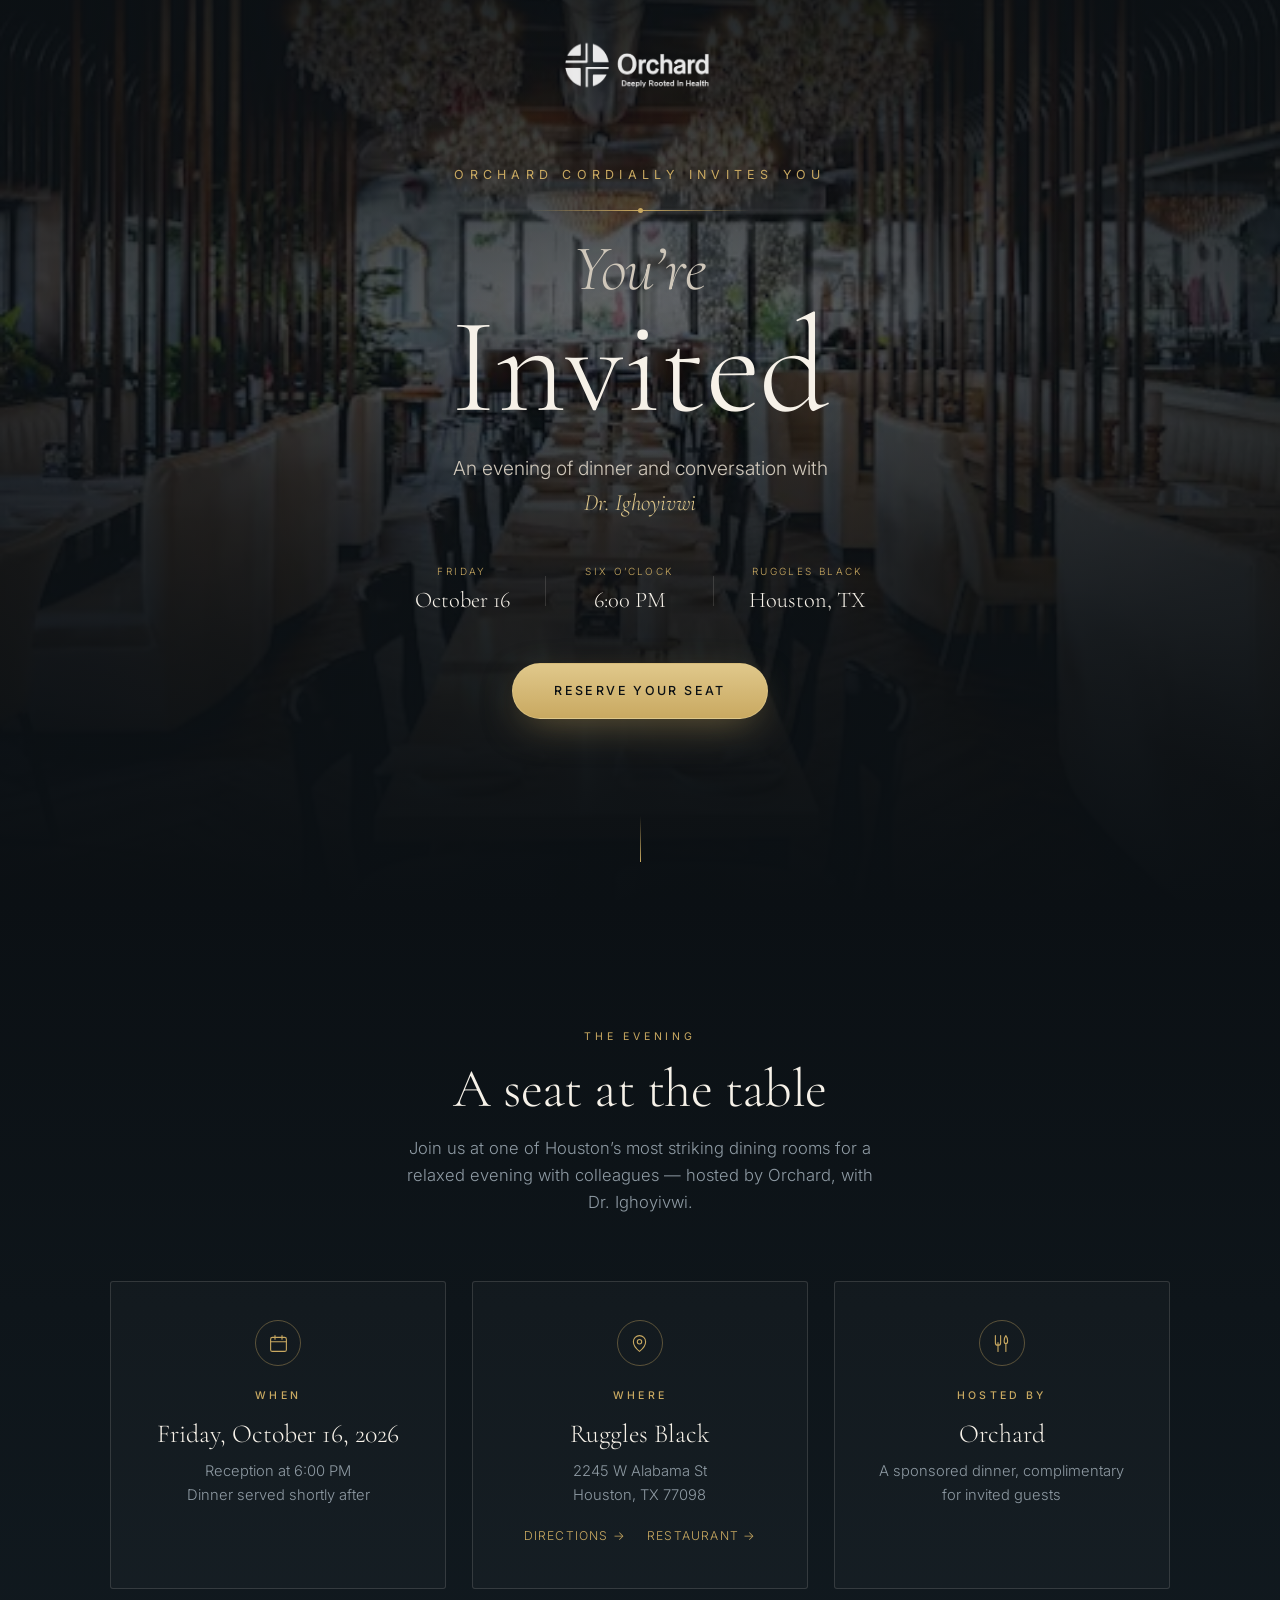
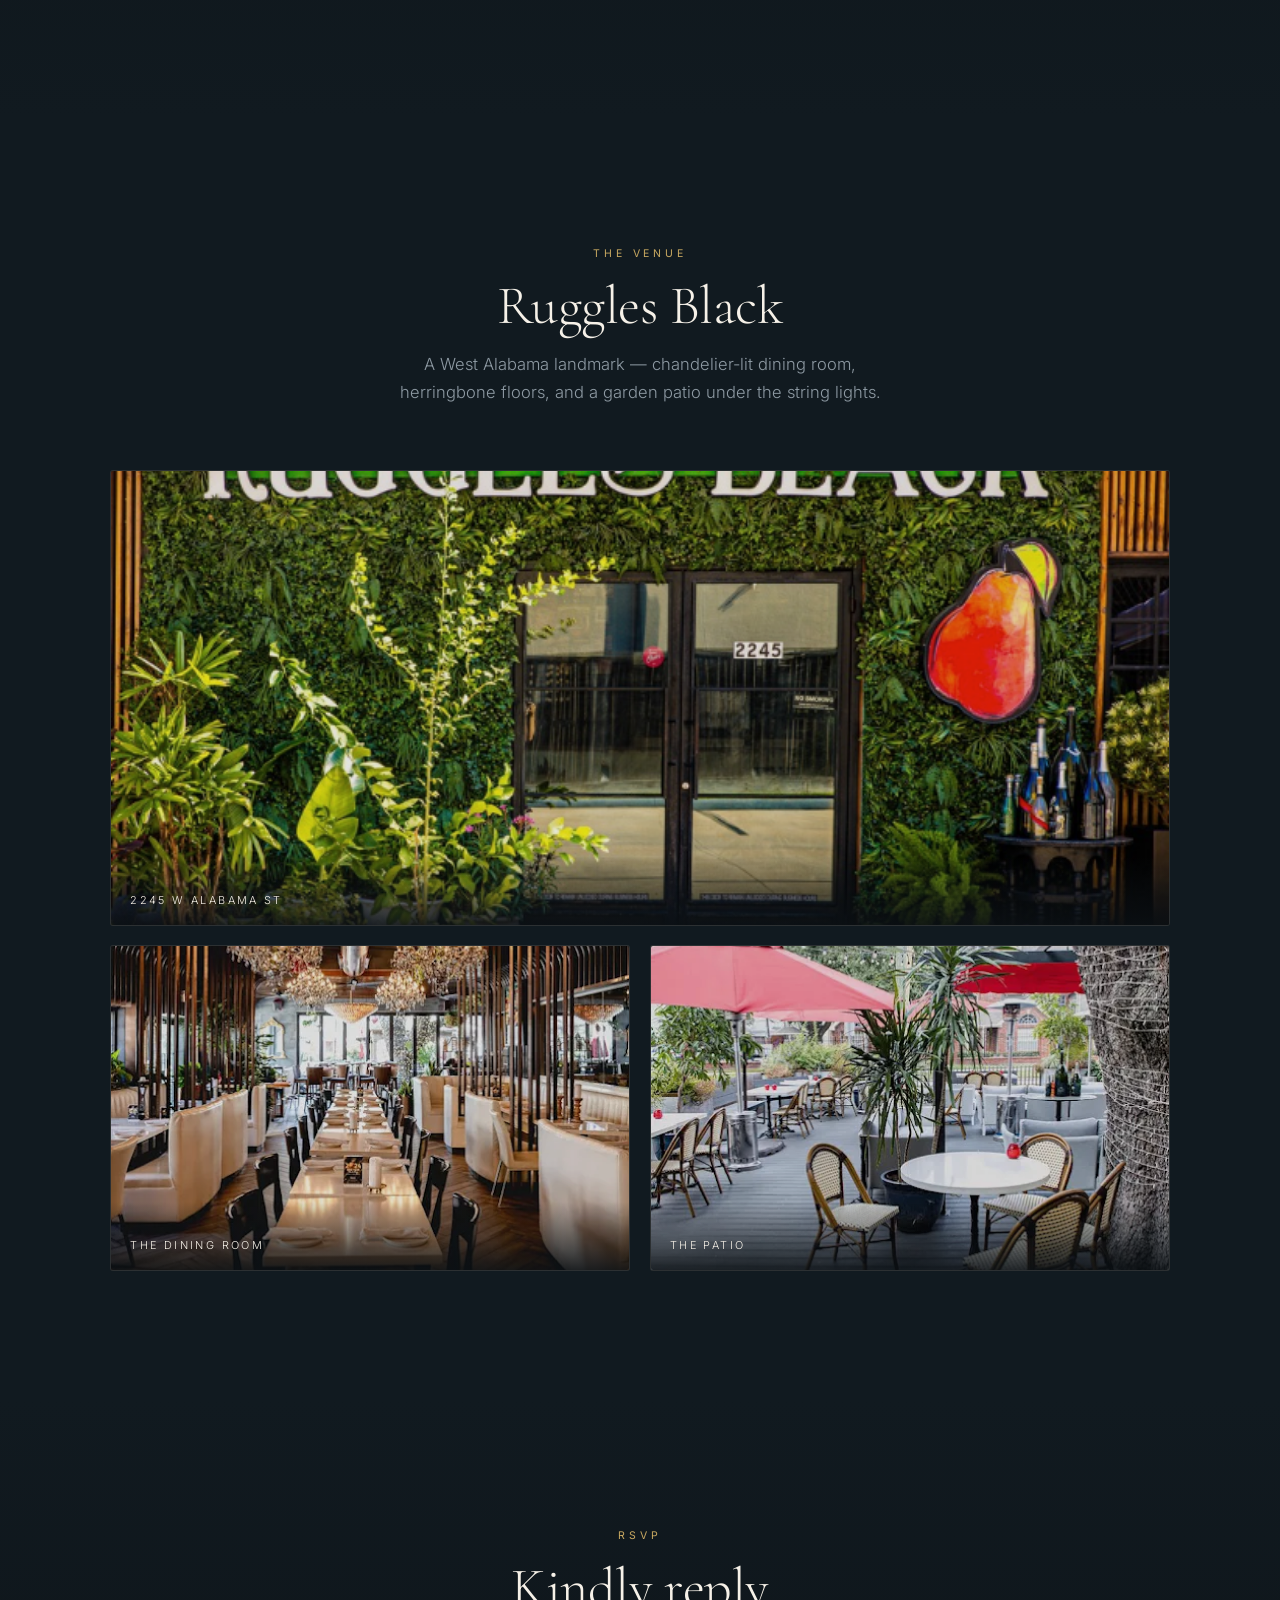
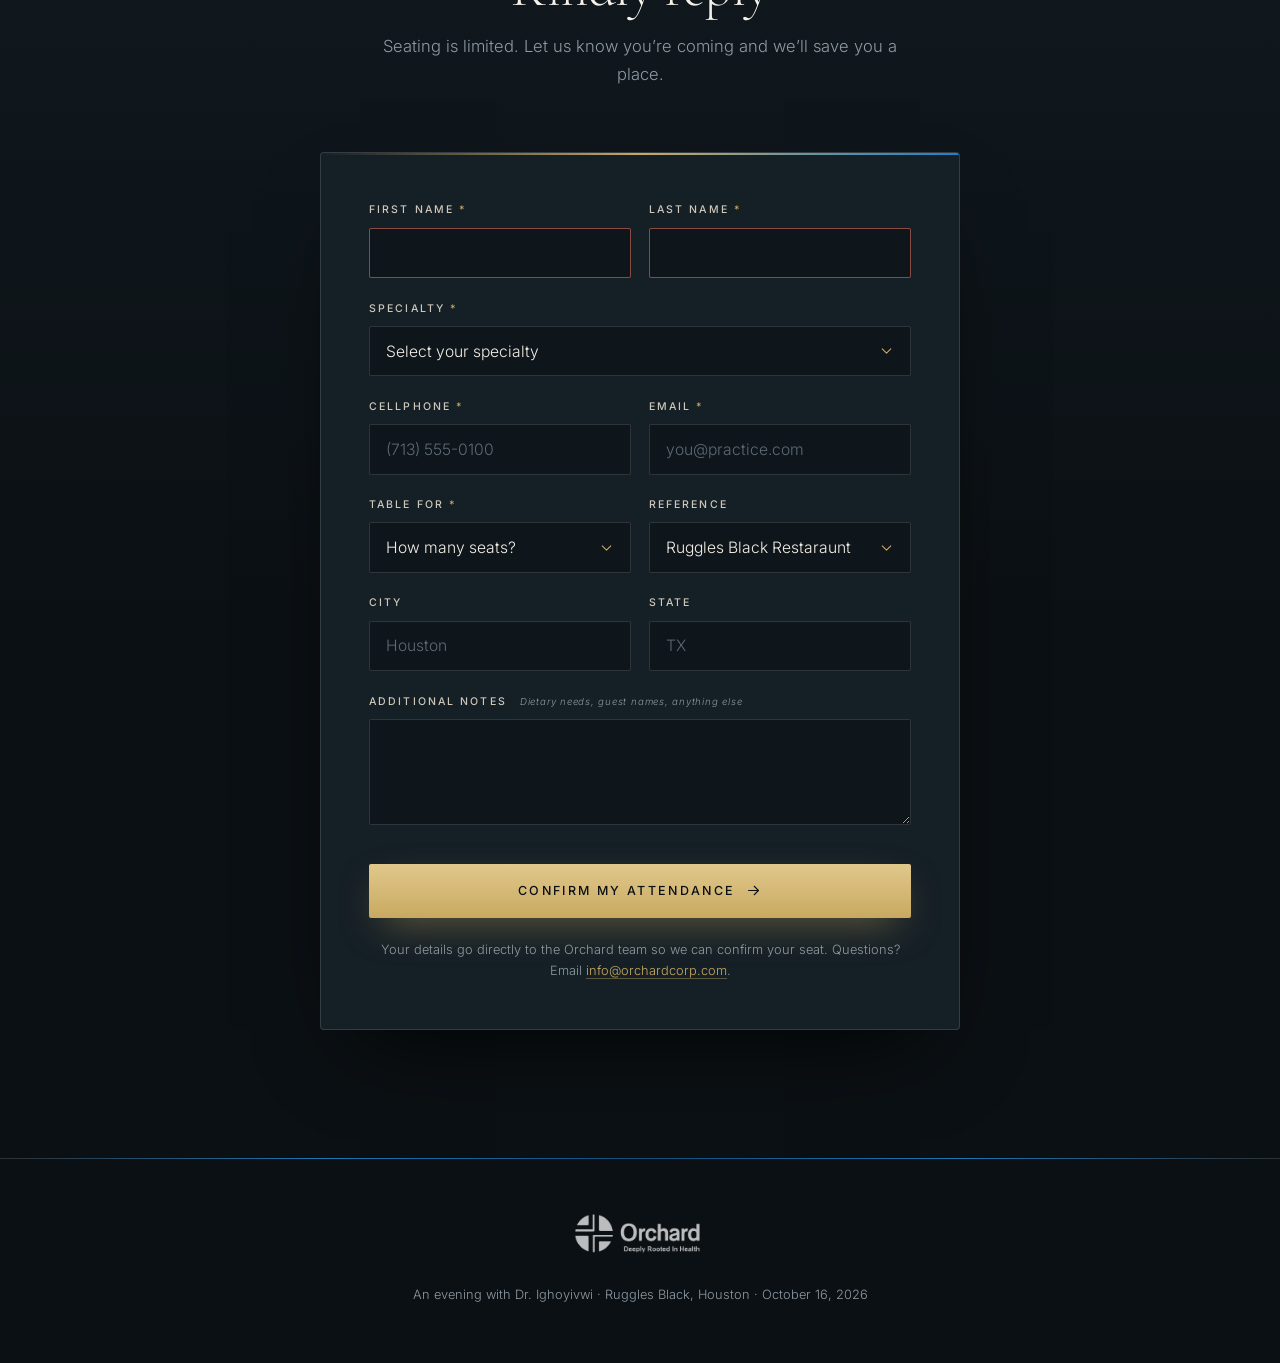
==== commit 73877089: "Correct the start time to 6:00 PM Co-Authored-By: Claude Opus 5 <noreply@anthropic.com>" ====
--- a/index.html
+++ b/index.html
@@ -5,12 +5,12 @@
 <meta http-equiv="Content-type" content="text/html; charset=UTF-8">
 <meta name="viewport" content="width=device-width, initial-scale=1">
 <title>You're Invited — An Evening with Dr. Ighoyivwi | Orchard</title>
-<meta name="description" content="Join Orchard for a sponsored dinner with Dr. Ighoyivwi at Ruggles Black, Houston — Friday, October 16 at 7:00 PM. RSVP below.">
+<meta name="description" content="Join Orchard for a sponsored dinner with Dr. Ighoyivwi at Ruggles Black, Houston — Friday, October 16 at 6:00 PM. RSVP below.">
 <meta name="robots" content="noindex">
 
 <meta property="og:type" content="website">
 <meta property="og:title" content="You're Invited — An Evening with Dr. Ighoyivwi">
-<meta property="og:description" content="A sponsored dinner hosted by Orchard. Ruggles Black, Houston · Friday, October 16 · 7:00 PM">
+<meta property="og:description" content="A sponsored dinner hosted by Orchard. Ruggles Black, Houston · Friday, October 16 · 6:00 PM">
 <meta property="og:image" content="src/assets/venue-dining.webp">
 
 <link rel="preconnect" href="https://fonts.googleapis.com">
@@ -66,8 +66,8 @@
       </div>
       <div class="hero__meta-div" aria-hidden="true"></div>
       <div class="hero__meta-item">
-        <span class="k">Seven o&rsquo;clock</span>
-        <span class="v">7:00 PM</span>
+        <span class="k">Six o&rsquo;clock</span>
+        <span class="v">6:00 PM</span>
       </div>
       <div class="hero__meta-div" aria-hidden="true"></div>
       <div class="hero__meta-item">
@@ -108,7 +108,7 @@
         </div>
         <h3>When</h3>
         <p class="card__lead">Friday, October&nbsp;16, 2026</p>
-        <p class="card__note">Reception at 7:00&nbsp;PM<br>Dinner served shortly after</p>
+        <p class="card__note">Reception at 6:00&nbsp;PM<br>Dinner served shortly after</p>
       </article>
 
       <article class="card reveal" style="--d:.15s">
--- a/styles.css
+++ b/styles.css
@@ -431,7 +431,7 @@
   animation:brandIn 1.2s var(--ease) .25s forwards;
 }
 .brandbar img{
-  width:clamp(112px,13vw,148px);height:auto;
+  width:clamp(128px,14vw,152px);height:auto;
   /* reverse navy → cream for the dark ground */
   filter:brightness(0) invert(1);
   opacity:.9;
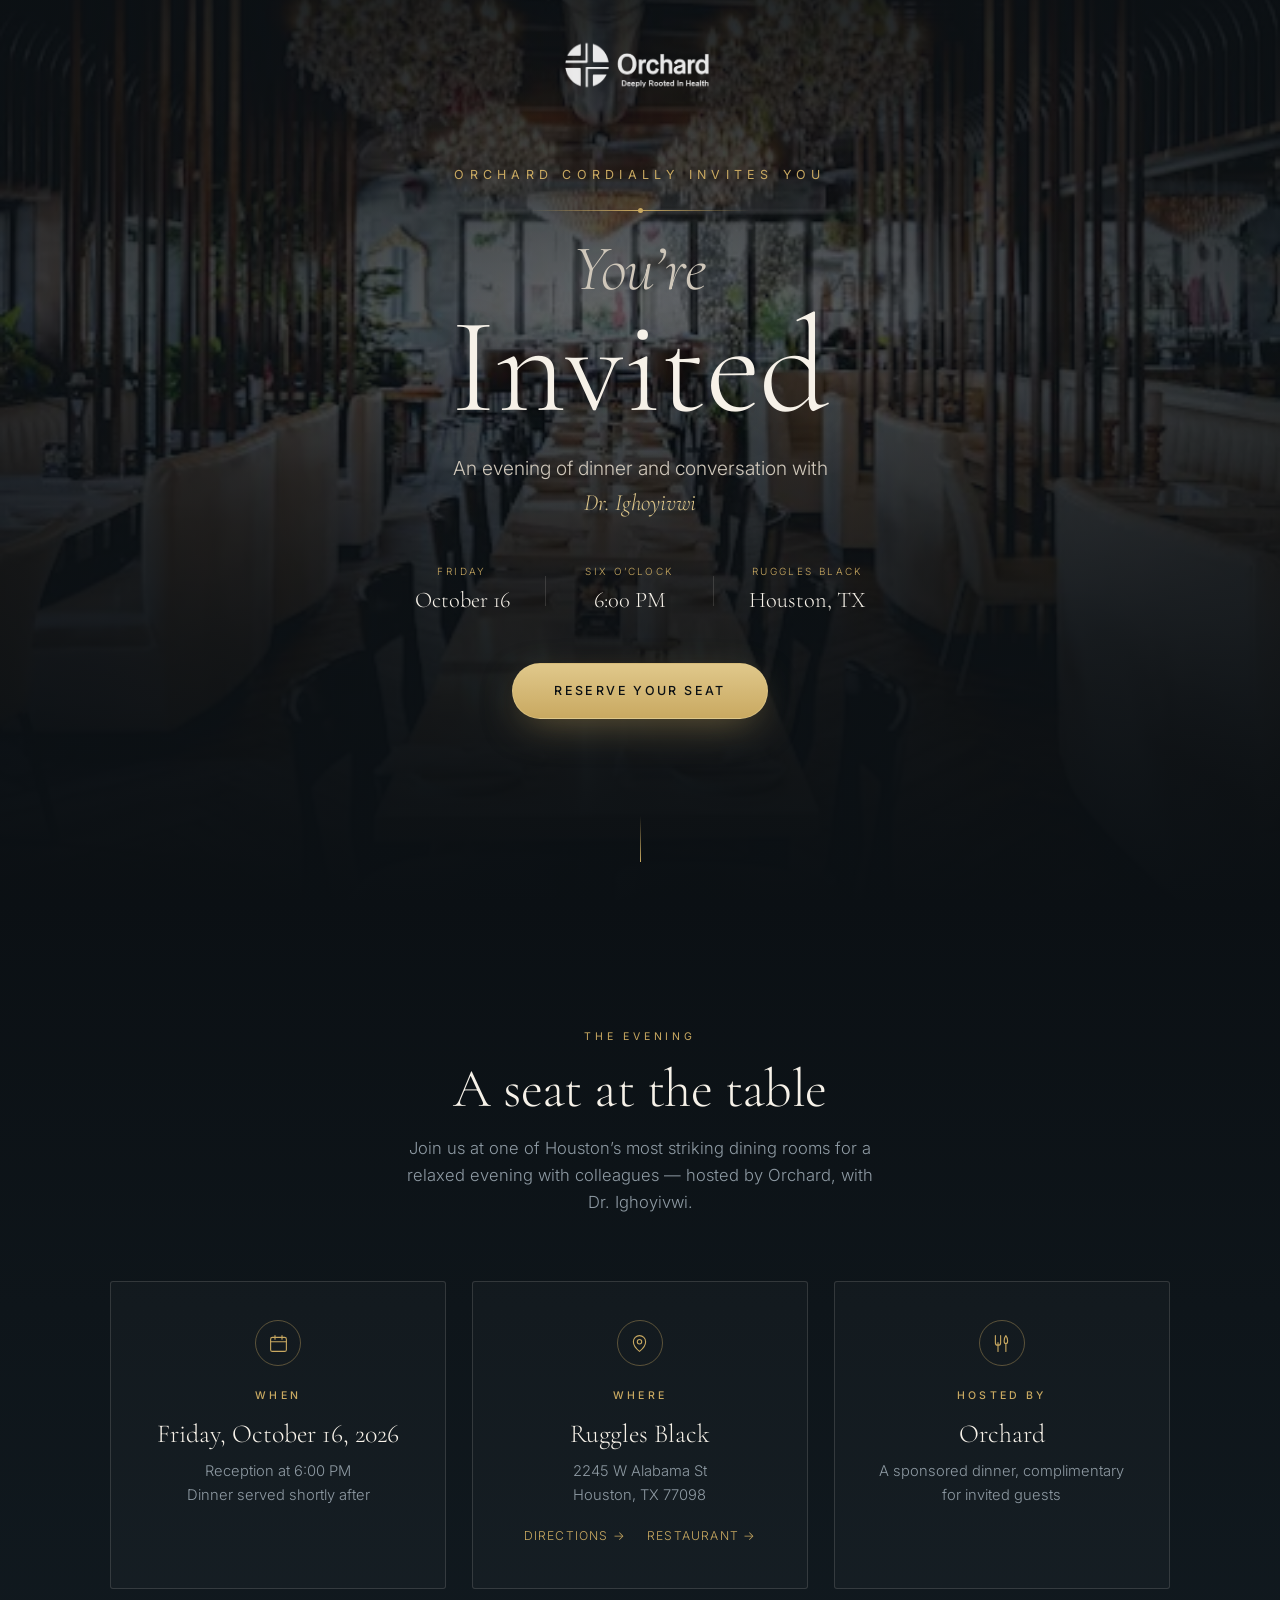
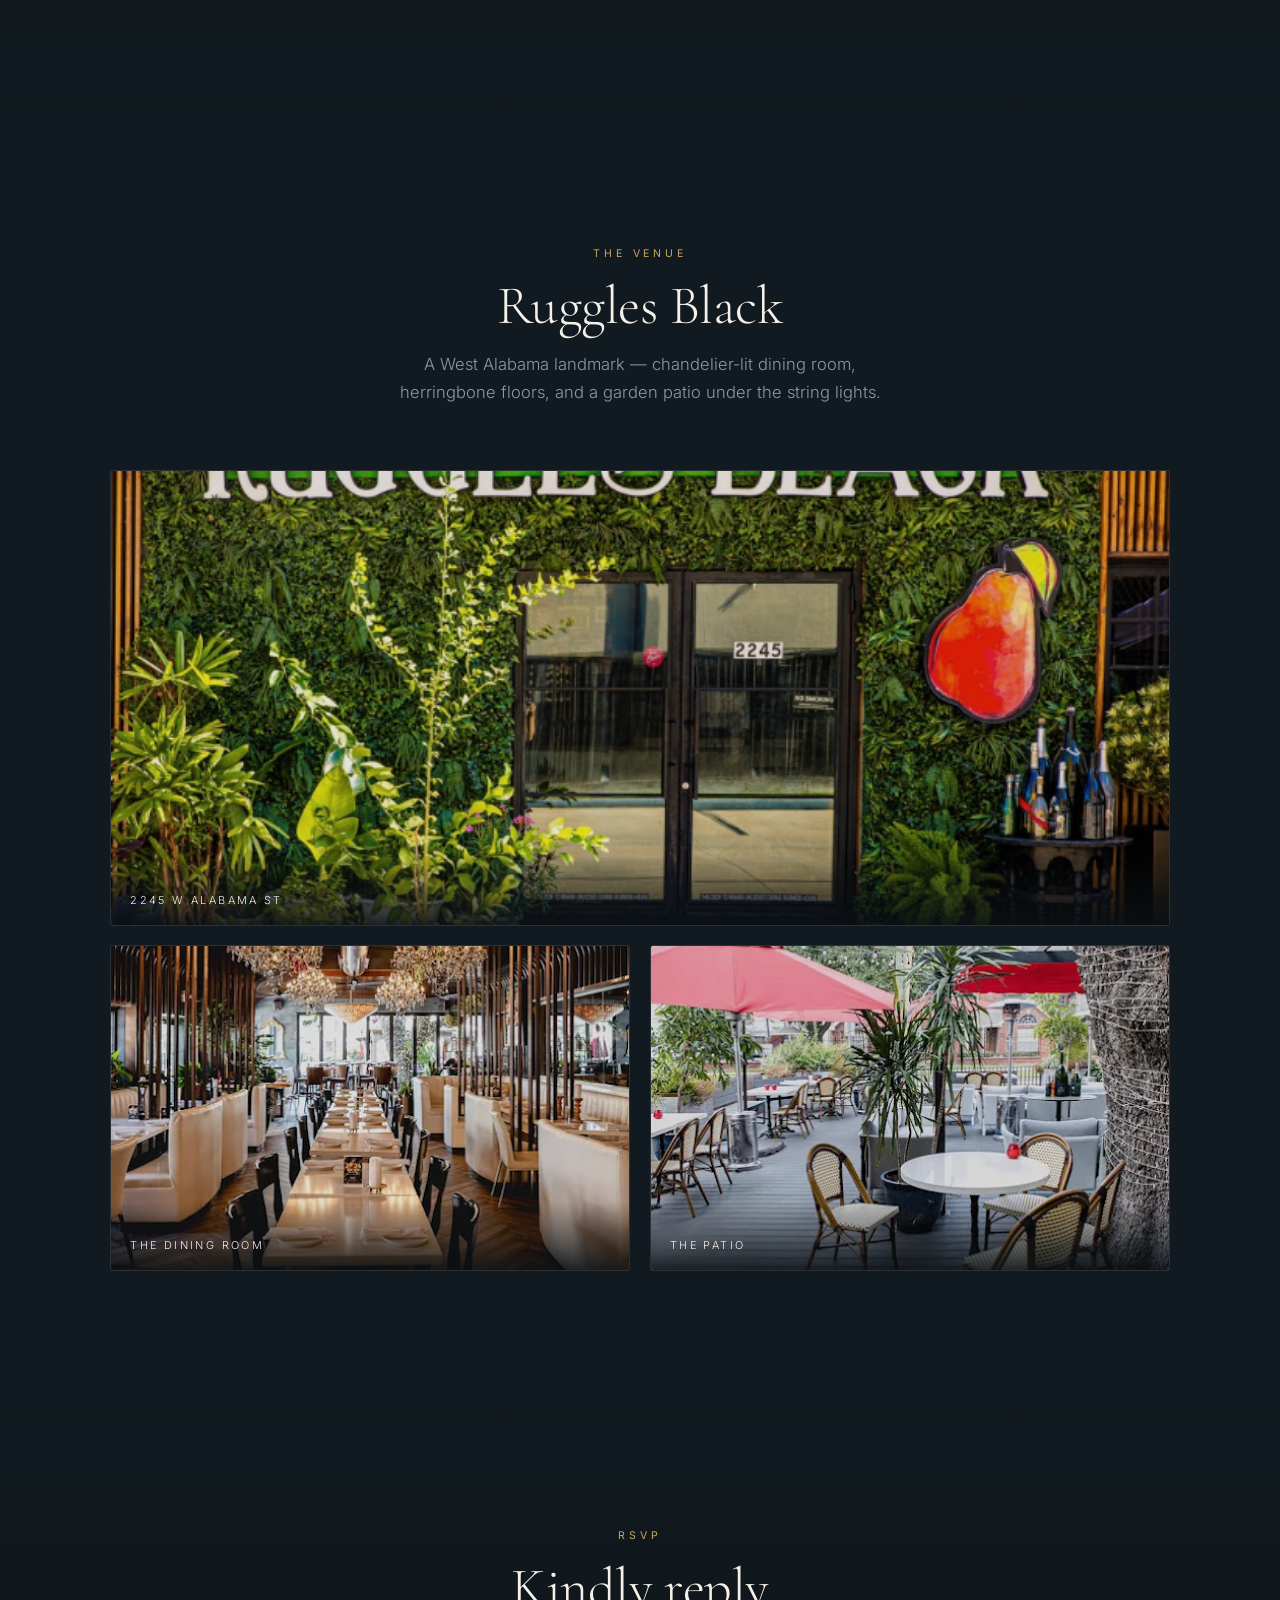
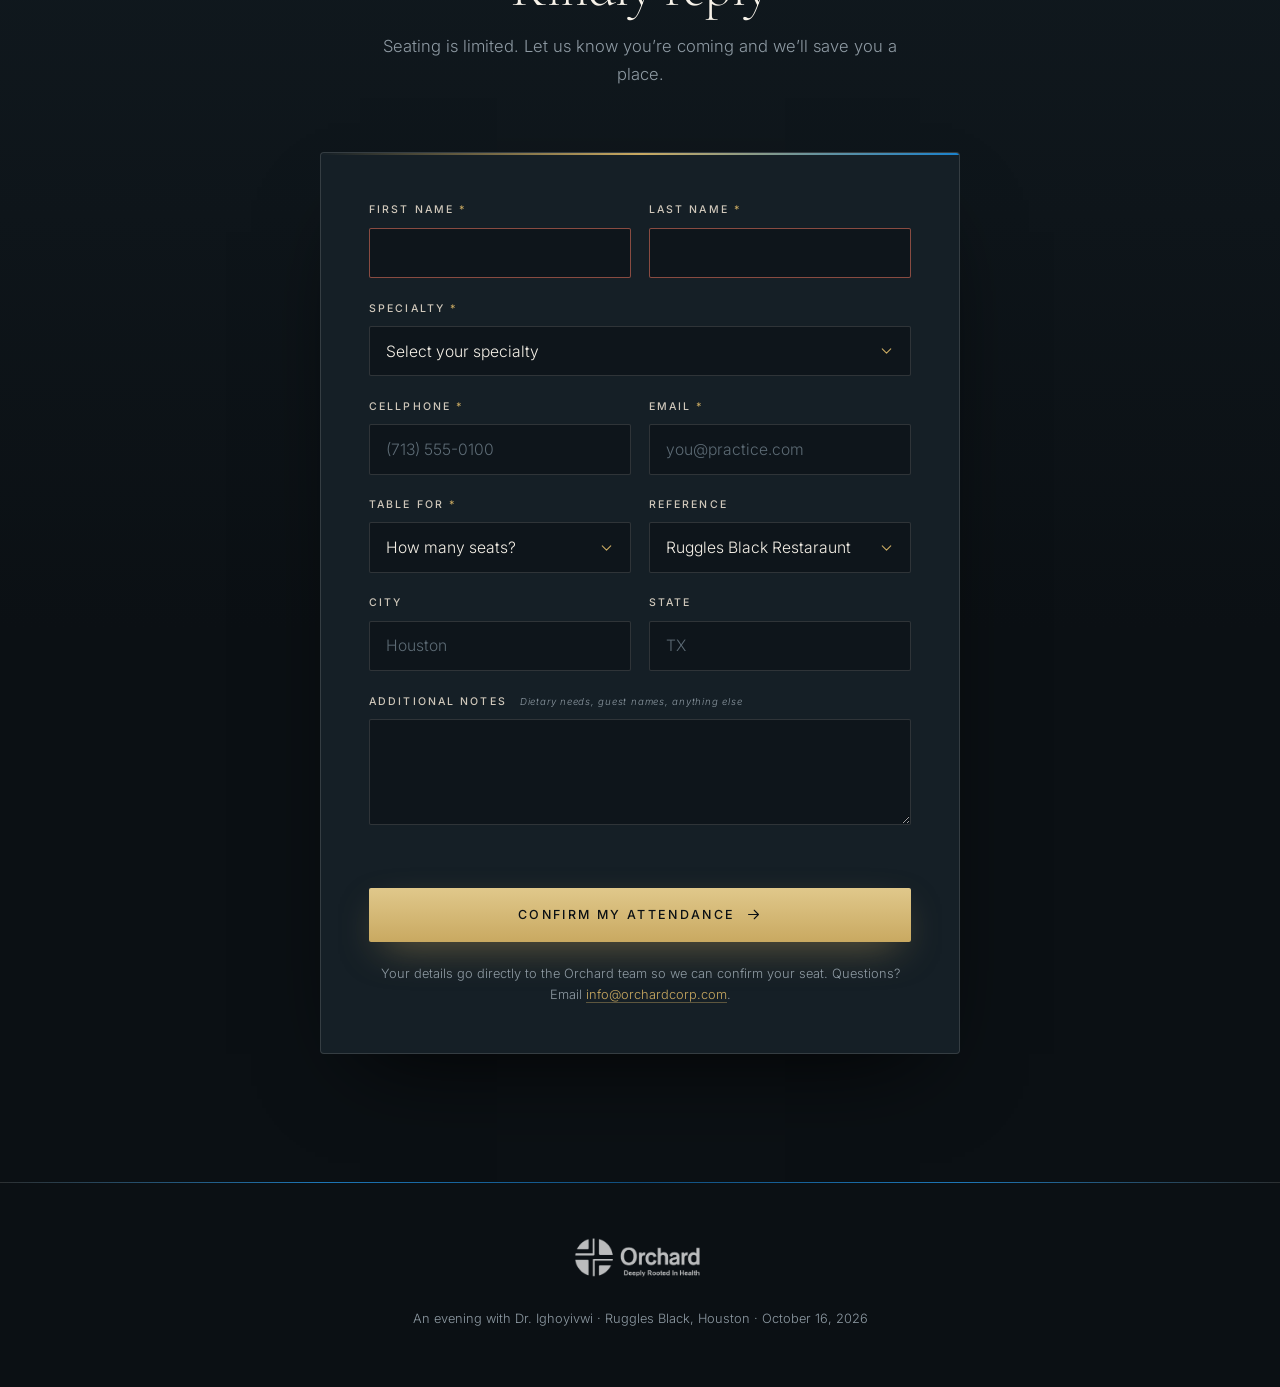
==== commit 2cec00f7: "Re-enable reCAPTCHA on the RSVP form Co-Authored-By: Claude Opus 5 <noreply@anthropic.com>" ====
--- a/index.html
+++ b/index.html
@@ -25,11 +25,7 @@
 
 <noscript><style>.reveal{opacity:1!important;transform:none!important}</style></noscript>
 
-<!-- reCAPTCHA — PARKED until orchard-rsvp-two.vercel.app is added to the site
-     key's allowed domains at https://www.google.com/recaptcha/admin
-     Until then the widget renders "Invalid domain for site key".
-     TO RE-ENABLE: uncomment this script and the .captcha block in the form. -->
-<!-- <script src="https://www.google.com/recaptcha/api.js" async defer></script> -->
+<script src="https://www.google.com/recaptcha/api.js" async defer></script>
 </head>
 <body>
 
@@ -462,11 +458,9 @@
           <textarea id="00NWj00000UHuAz" name="00NWj00000UHuAz" rows="3" wrap="soft"></textarea>
         </div>
 
-        <!-- TO RE-ENABLE reCAPTCHA: uncomment this block and the api.js script in <head>.
         <div class="captcha">
           <div class="g-recaptcha" data-sitekey="6LfpApAsAAAAAJGnaVnxcbJVdndYjgJeW_8KPZ_n"></div>
         </div>
-        -->
 
         <button type="submit" name="submit" class="btn btn--submit" id="rsvp-submit">
           <span>Confirm my attendance</span>
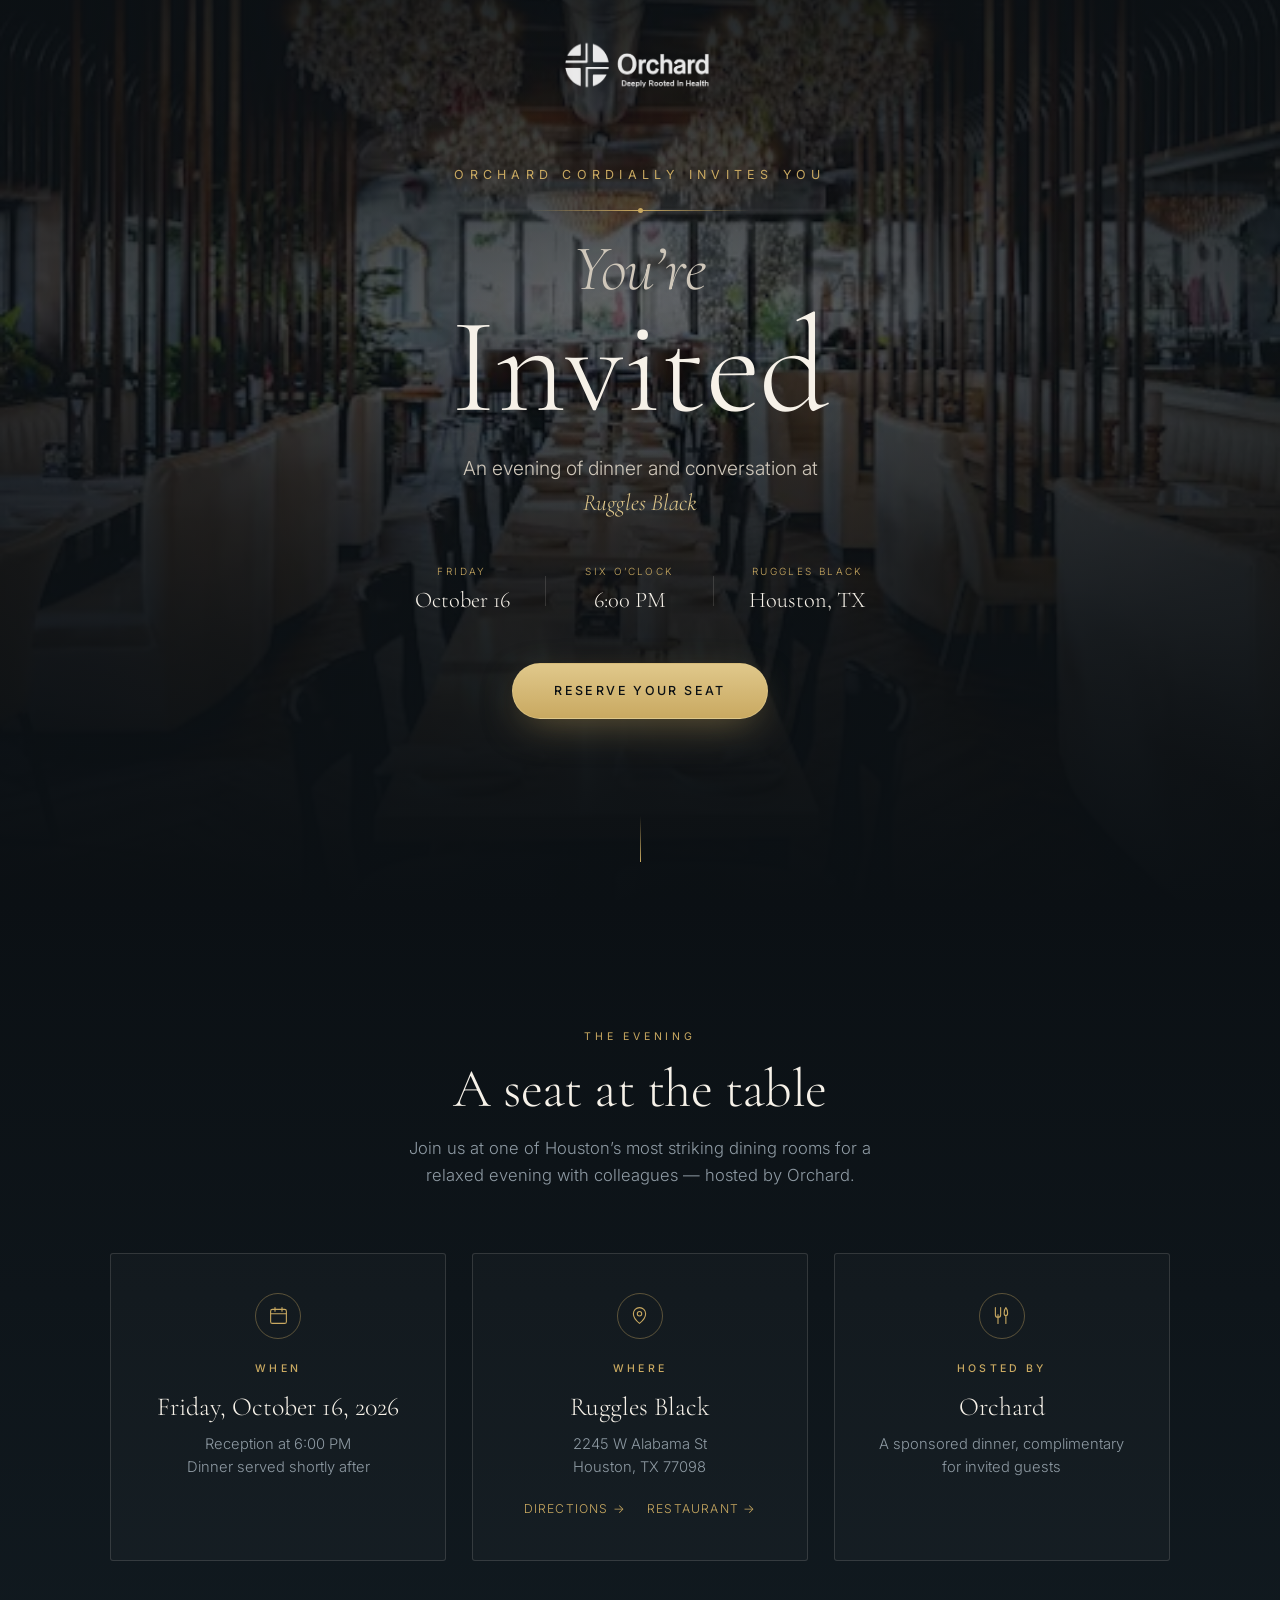
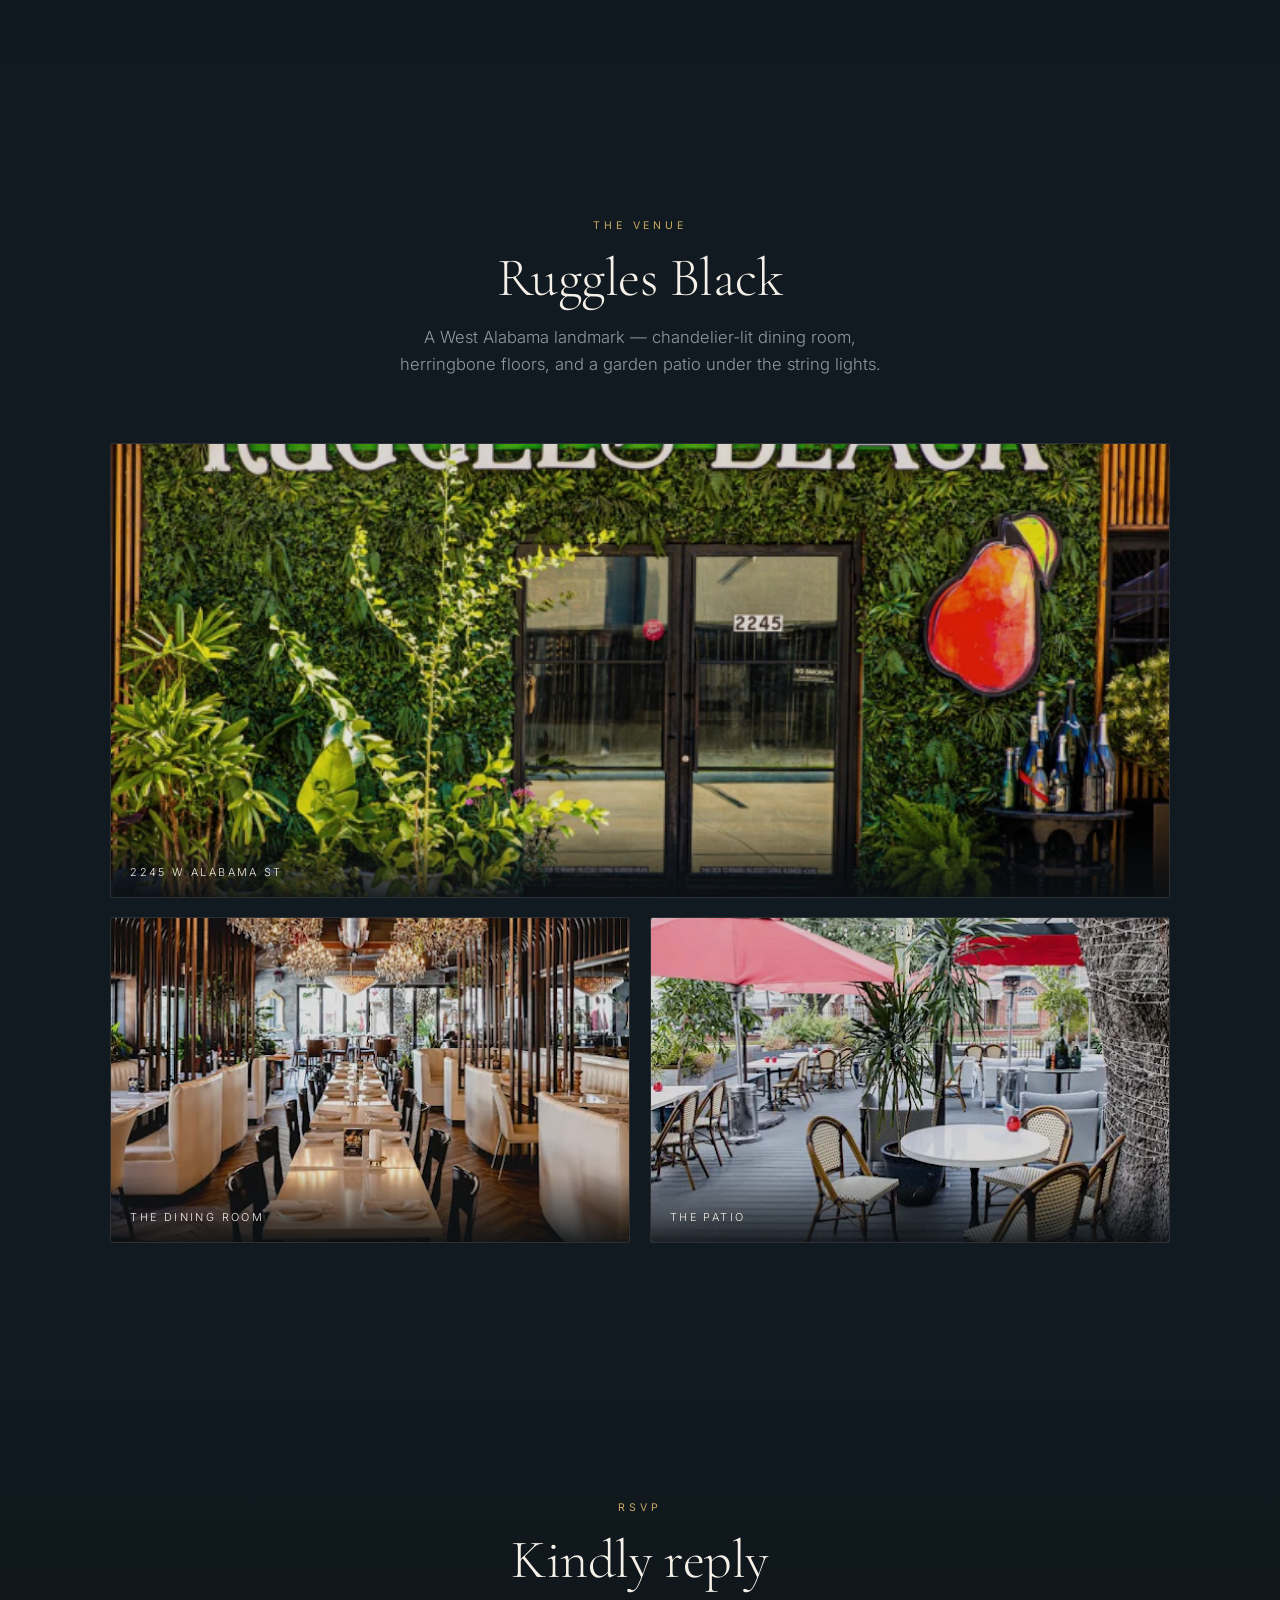
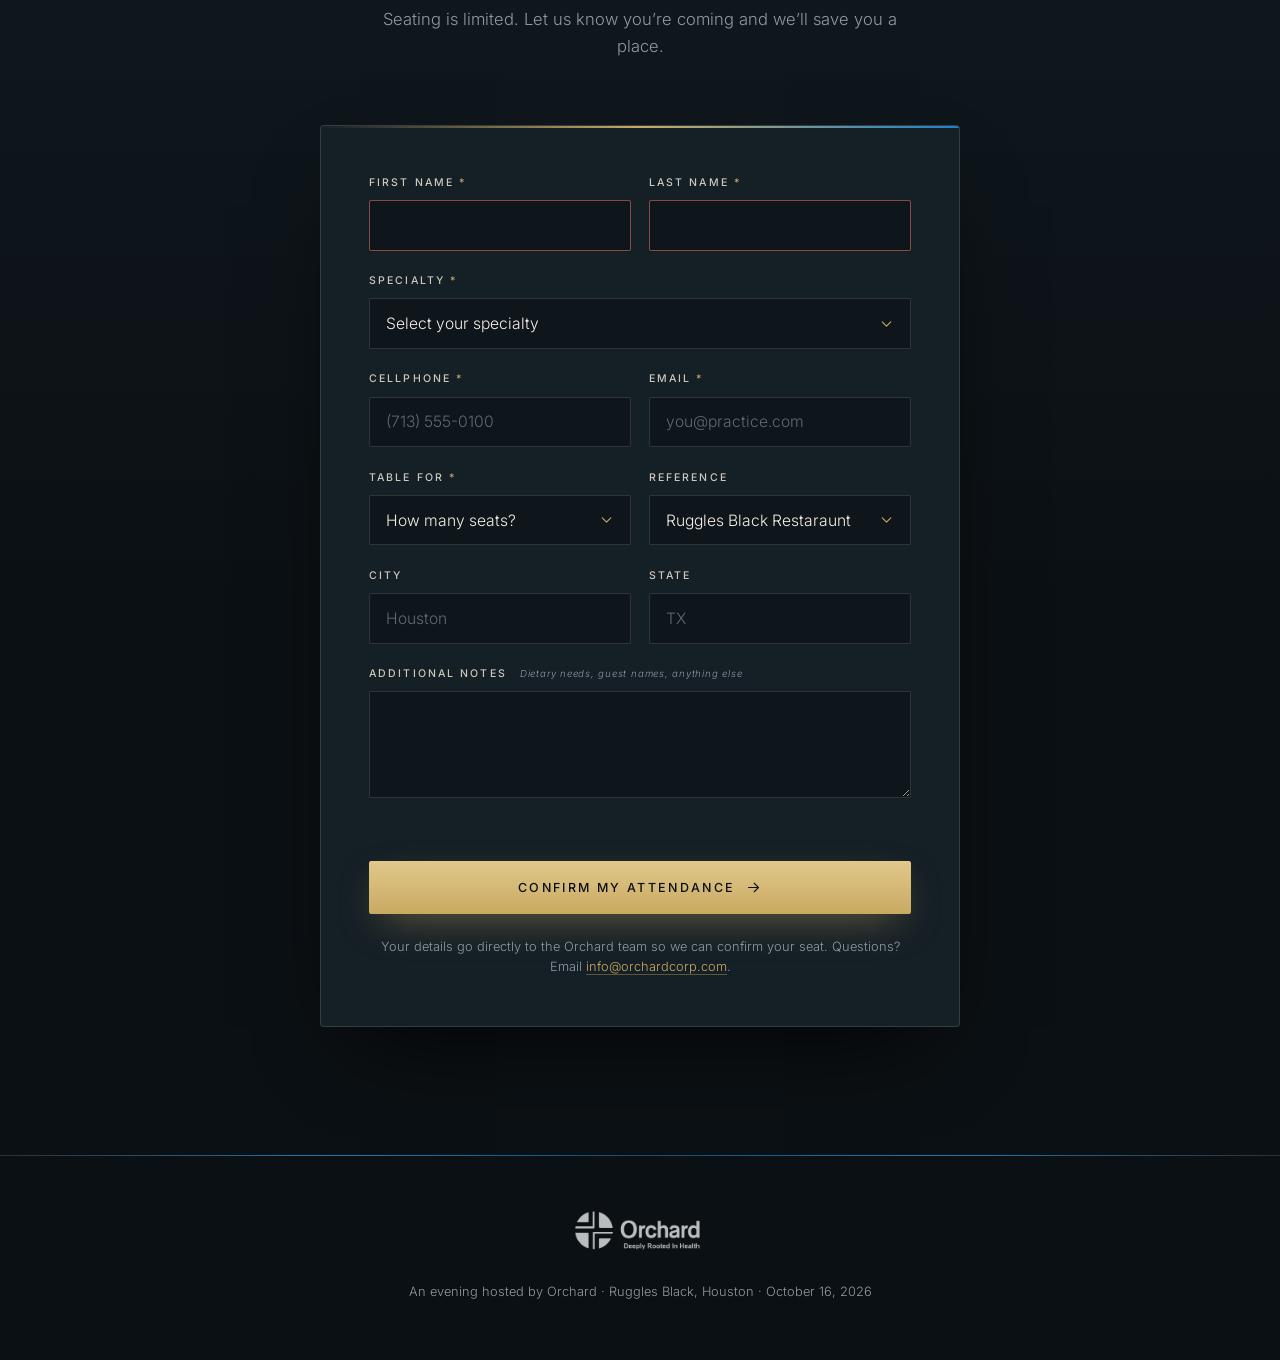
==== commit 0238ce45: "Remove the host physician's name from the invitation Keeps the hero's gold italic accent by moving i" ====
--- a/index.html
+++ b/index.html
@@ -4,12 +4,12 @@
 <meta charset="utf-8">
 <meta http-equiv="Content-type" content="text/html; charset=UTF-8">
 <meta name="viewport" content="width=device-width, initial-scale=1">
-<title>You're Invited — An Evening with Dr. Ighoyivwi | Orchard</title>
-<meta name="description" content="Join Orchard for a sponsored dinner with Dr. Ighoyivwi at Ruggles Black, Houston — Friday, October 16 at 6:00 PM. RSVP below.">
+<title>You're Invited — An Evening with Orchard</title>
+<meta name="description" content="Join Orchard for a sponsored dinner at Ruggles Black, Houston — Friday, October 16 at 6:00 PM. RSVP below.">
 <meta name="robots" content="noindex">
 
 <meta property="og:type" content="website">
-<meta property="og:title" content="You're Invited — An Evening with Dr. Ighoyivwi">
+<meta property="og:title" content="You're Invited — An Evening with Orchard">
 <meta property="og:description" content="A sponsored dinner hosted by Orchard. Ruggles Black, Houston · Friday, October 16 · 6:00 PM">
 <meta property="og:image" content="src/assets/venue-dining.webp">
 
@@ -51,8 +51,8 @@
     </h1>
 
     <p class="hero__lede reveal" style="--d:.3s">
-      An evening of dinner and conversation with
-      <em>Dr.&nbsp;Ighoyivwi</em>
+      An evening of dinner and conversation at
+      <em>Ruggles&nbsp;Black</em>
     </p>
 
     <div class="hero__meta reveal" style="--d:.4s">
@@ -90,7 +90,7 @@
       <h2>A seat at the table</h2>
       <p class="section__sub">
         Join us at one of Houston&rsquo;s most striking dining rooms for a relaxed evening
-        with colleagues &mdash; hosted by Orchard, with Dr.&nbsp;Ighoyivwi.
+        with colleagues &mdash; hosted by Orchard.
       </p>
     </div>
 
@@ -483,7 +483,7 @@
     <a class="footer__logo" href="https://orchardcorp.com" target="_blank" rel="noopener noreferrer">
       <img src="src/assets/orchard-logo.png" alt="Orchard — Deeply Rooted In Health" width="326" height="121">
     </a>
-    <p class="footer__line">An evening with Dr.&nbsp;Ighoyivwi &middot; Ruggles Black, Houston &middot; October&nbsp;16, 2026</p>
+    <p class="footer__line">An evening hosted by Orchard &middot; Ruggles Black, Houston &middot; October&nbsp;16, 2026</p>
   </div>
 </footer>
 
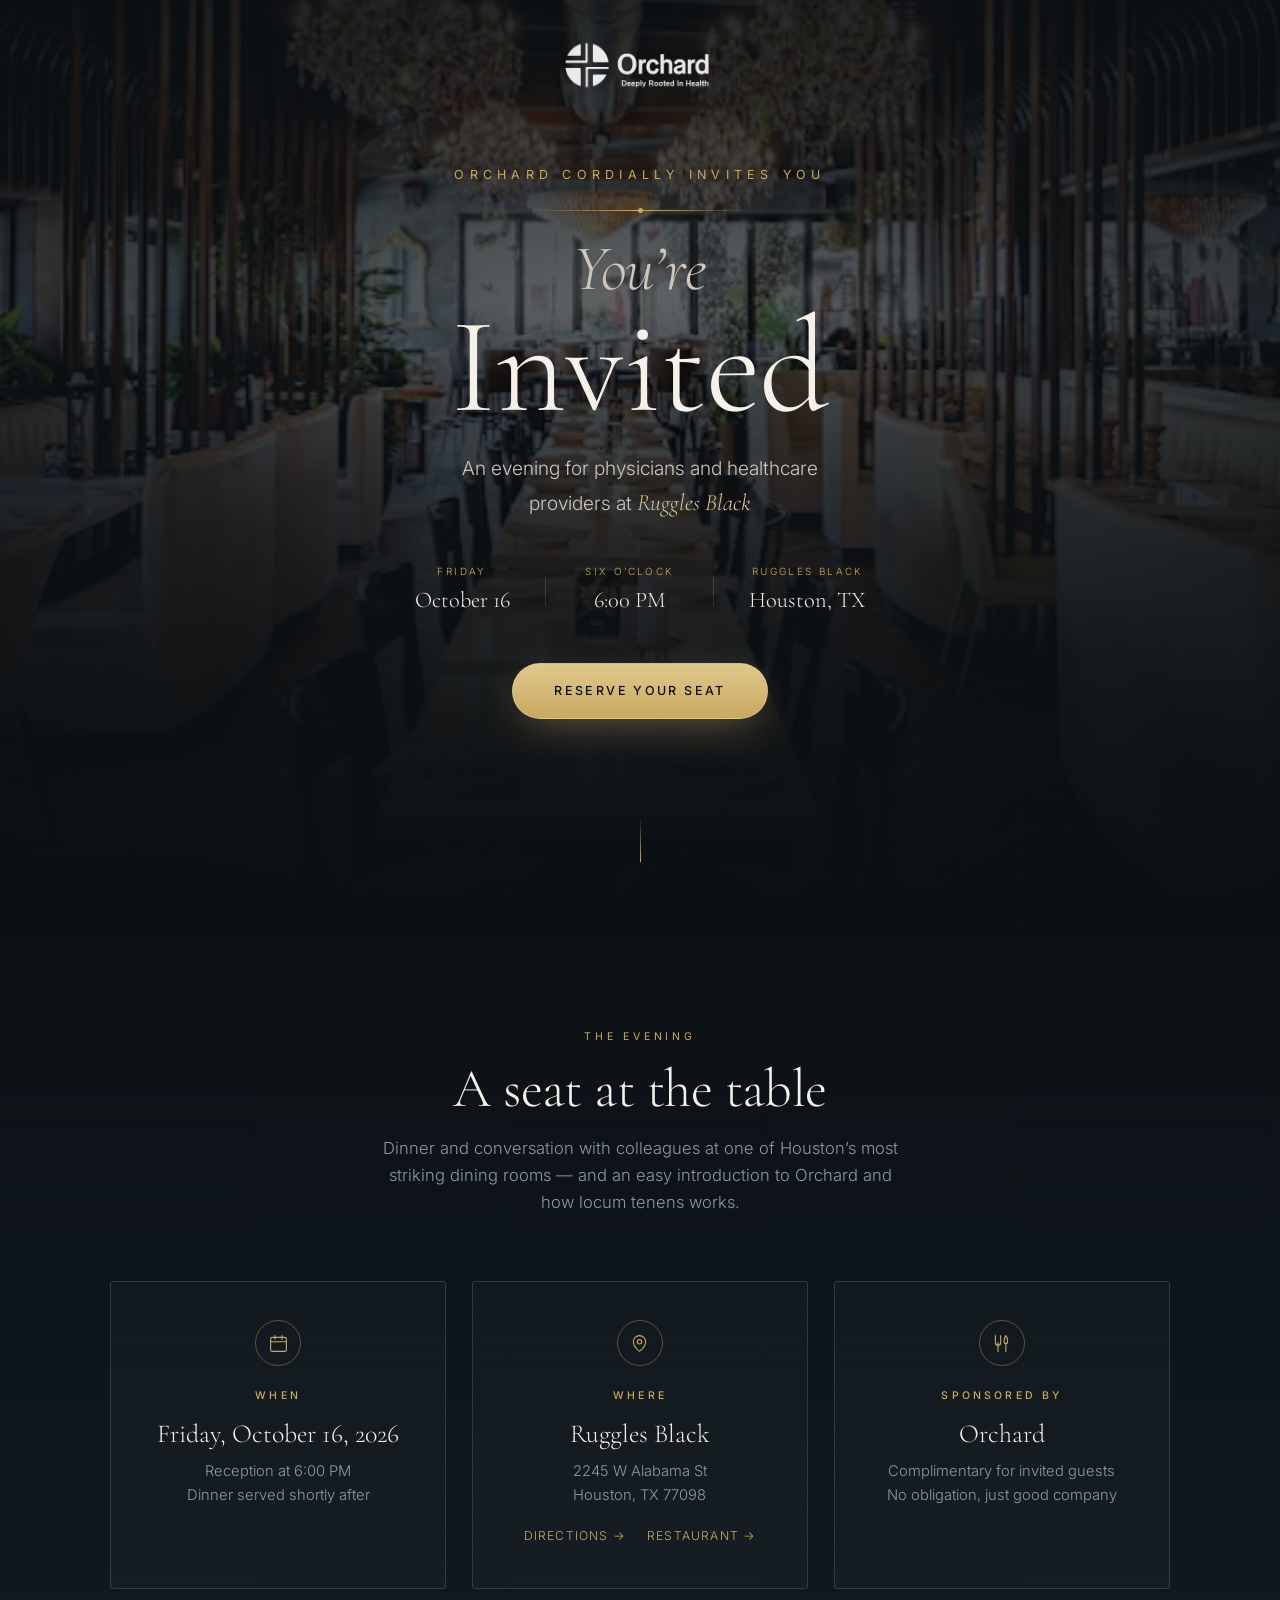
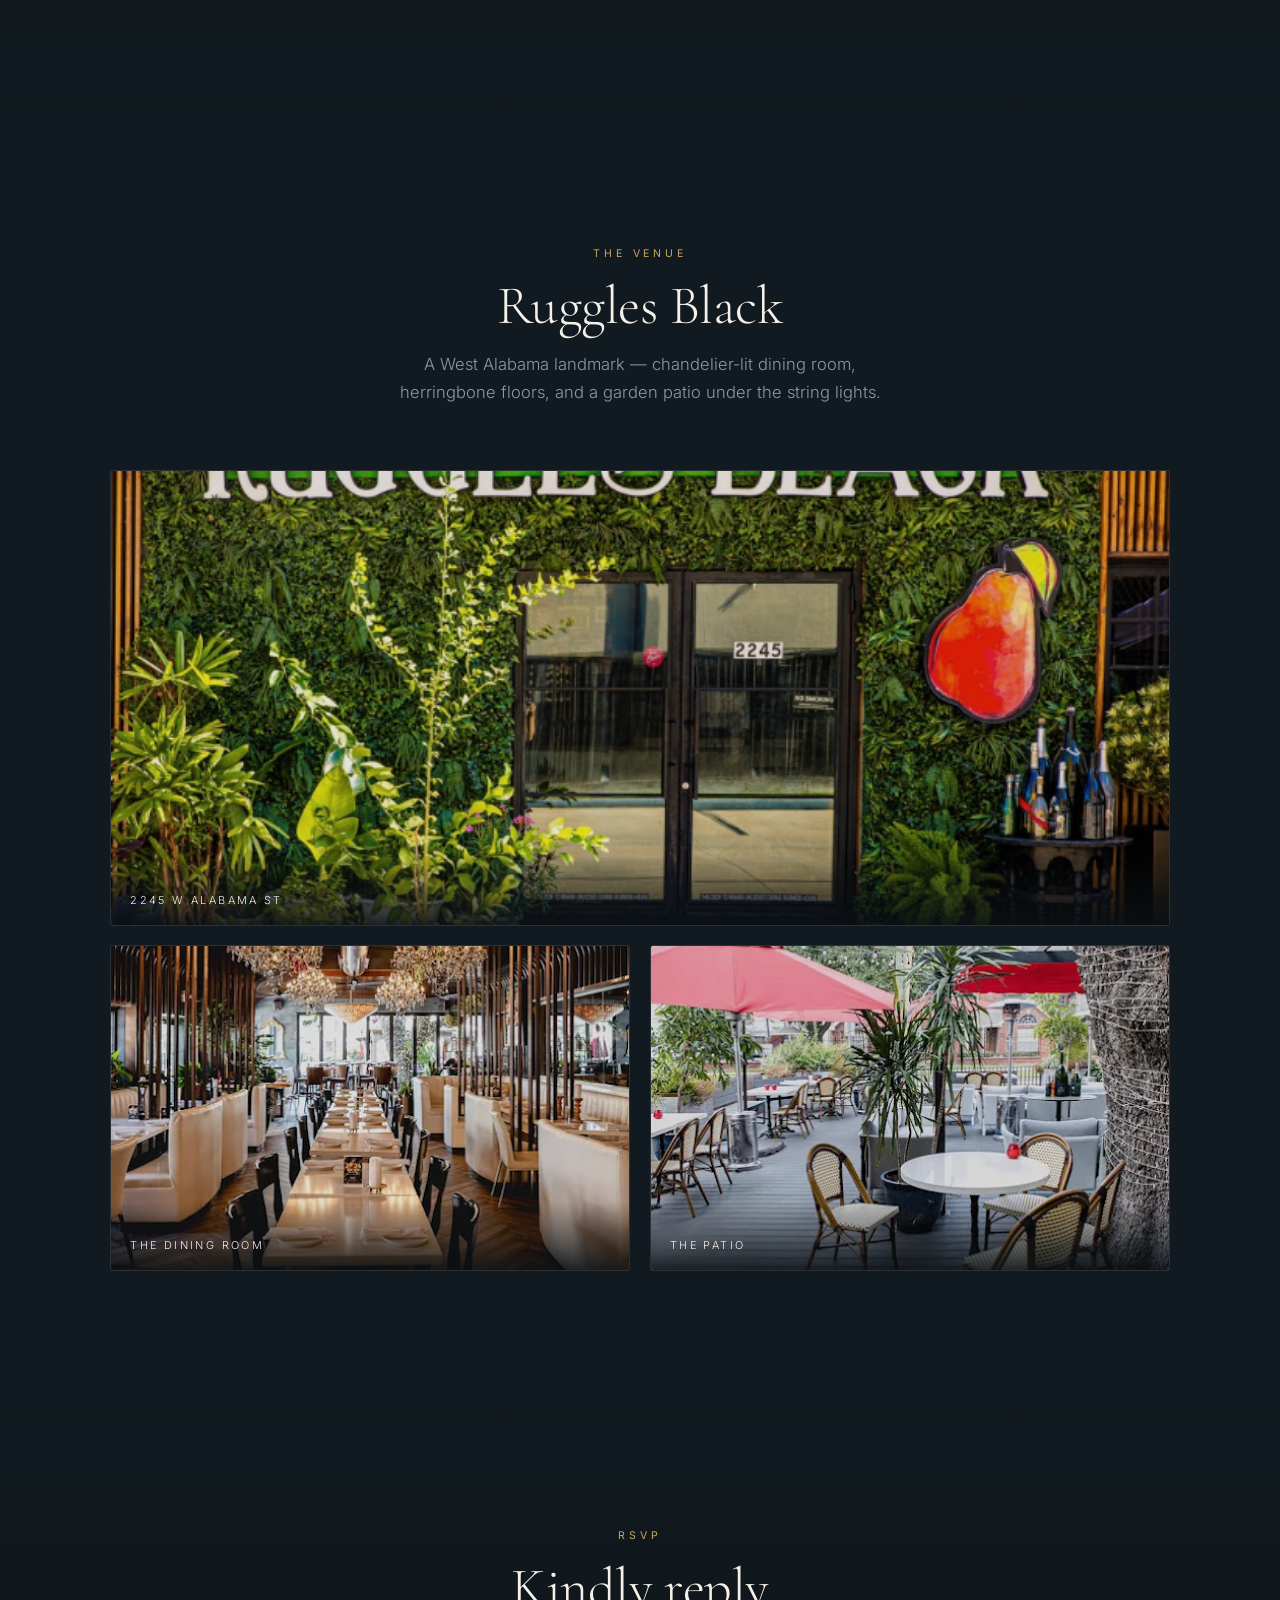
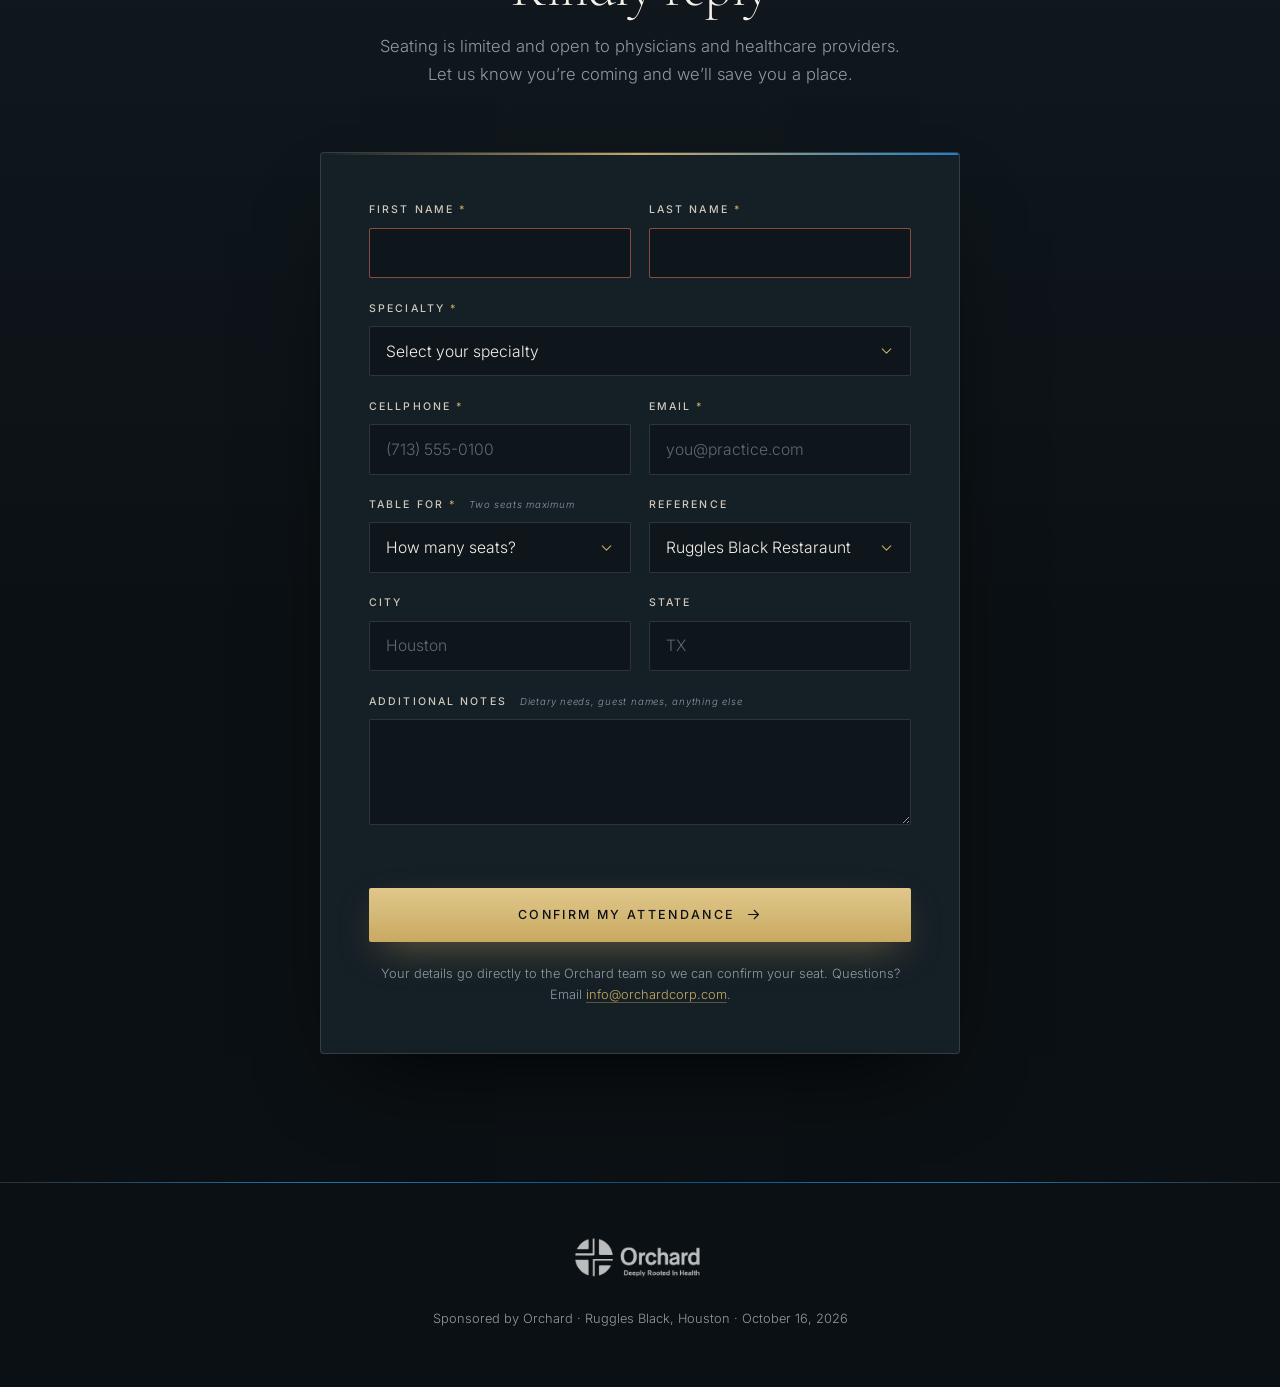
==== commit 24ece95a: "Reframe as sponsored by Orchard; cap RSVPs at two seats Replaces "hosted by" with "sponsored by" thr" ====
--- a/index.html
+++ b/index.html
@@ -5,12 +5,12 @@
 <meta http-equiv="Content-type" content="text/html; charset=UTF-8">
 <meta name="viewport" content="width=device-width, initial-scale=1">
 <title>You're Invited — An Evening with Orchard</title>
-<meta name="description" content="Join Orchard for a sponsored dinner at Ruggles Black, Houston — Friday, October 16 at 6:00 PM. RSVP below.">
+<meta name="description" content="An evening for physicians and healthcare providers to meet over dinner and learn more about Orchard and locum tenens. Ruggles Black, Houston — Friday, October 16 at 6:00 PM. RSVP below.">
 <meta name="robots" content="noindex">
 
 <meta property="og:type" content="website">
 <meta property="og:title" content="You're Invited — An Evening with Orchard">
-<meta property="og:description" content="A sponsored dinner hosted by Orchard. Ruggles Black, Houston · Friday, October 16 · 6:00 PM">
+<meta property="og:description" content="Sponsored by Orchard. An evening for physicians and healthcare providers — Ruggles Black, Houston · Friday, October 16 · 6:00 PM">
 <meta property="og:image" content="src/assets/venue-dining.webp">
 
 <link rel="preconnect" href="https://fonts.googleapis.com">
@@ -51,7 +51,7 @@
     </h1>
 
     <p class="hero__lede reveal" style="--d:.3s">
-      An evening of dinner and conversation at
+      An evening for physicians and healthcare providers at
       <em>Ruggles&nbsp;Black</em>
     </p>
 
@@ -89,8 +89,8 @@
       <p class="kicker">The Evening</p>
       <h2>A seat at the table</h2>
       <p class="section__sub">
-        Join us at one of Houston&rsquo;s most striking dining rooms for a relaxed evening
-        with colleagues &mdash; hosted by Orchard.
+        Dinner and conversation with colleagues at one of Houston&rsquo;s most striking
+        dining rooms &mdash; and an easy introduction to Orchard and how locum tenens works.
       </p>
     </div>
 
@@ -132,10 +132,10 @@
             <path d="M17 3c-1.5 2-2 4-2 6s.5 3 2 3 2-1 2-3-.5-4-2-6zM17 12v9"/>
           </svg>
         </div>
-        <h3>Hosted by</h3>
+        <h3>Sponsored by</h3>
         <p class="card__lead">Orchard</p>
         <p class="card__note">
-          A sponsored dinner, complimentary<br>for invited guests
+          Complimentary for invited guests<br>No obligation, just good company
         </p>
       </article>
     </div>
@@ -178,7 +178,8 @@
       <p class="kicker">RSVP</p>
       <h2>Kindly reply</h2>
       <p class="section__sub">
-        Seating is limited. Let us know you&rsquo;re coming and we&rsquo;ll save you a place.
+        Seating is limited and open to physicians and healthcare providers.
+        Let us know you&rsquo;re coming and we&rsquo;ll save you a place.
       </p>
     </div>
 
@@ -416,15 +417,12 @@
 
         <div class="grid-2">
           <div class="field">
-            <label for="00NWj00000ZPQ4n">Table for <span class="req">*</span></label>
+            <label for="00NWj00000ZPQ4n">Table for <span class="req">*</span> <span class="opt">Two seats maximum</span></label>
             <div class="select-wrap">
               <select id="00NWj00000ZPQ4n" name="00NWj00000ZPQ4n" title="Table for" required>
                 <option value="">How many seats?</option>
                 <option value="1">1 &mdash; just me</option>
-                <option value="2">2</option>
-                <option value="3">3</option>
-                <option value="4">4</option>
-                <option value="5">5</option>
+                <option value="2">2 &mdash; me and a guest</option>
               </select>
               <svg class="select-chev" viewBox="0 0 24 24" fill="none" stroke="currentColor" stroke-width="1.5" aria-hidden="true"><path d="M6 9l6 6 6-6"/></svg>
             </div>
@@ -483,7 +481,7 @@
     <a class="footer__logo" href="https://orchardcorp.com" target="_blank" rel="noopener noreferrer">
       <img src="src/assets/orchard-logo.png" alt="Orchard — Deeply Rooted In Health" width="326" height="121">
     </a>
-    <p class="footer__line">An evening hosted by Orchard &middot; Ruggles Black, Houston &middot; October&nbsp;16, 2026</p>
+    <p class="footer__line">Sponsored by Orchard &middot; Ruggles Black, Houston &middot; October&nbsp;16, 2026</p>
   </div>
 </footer>
 
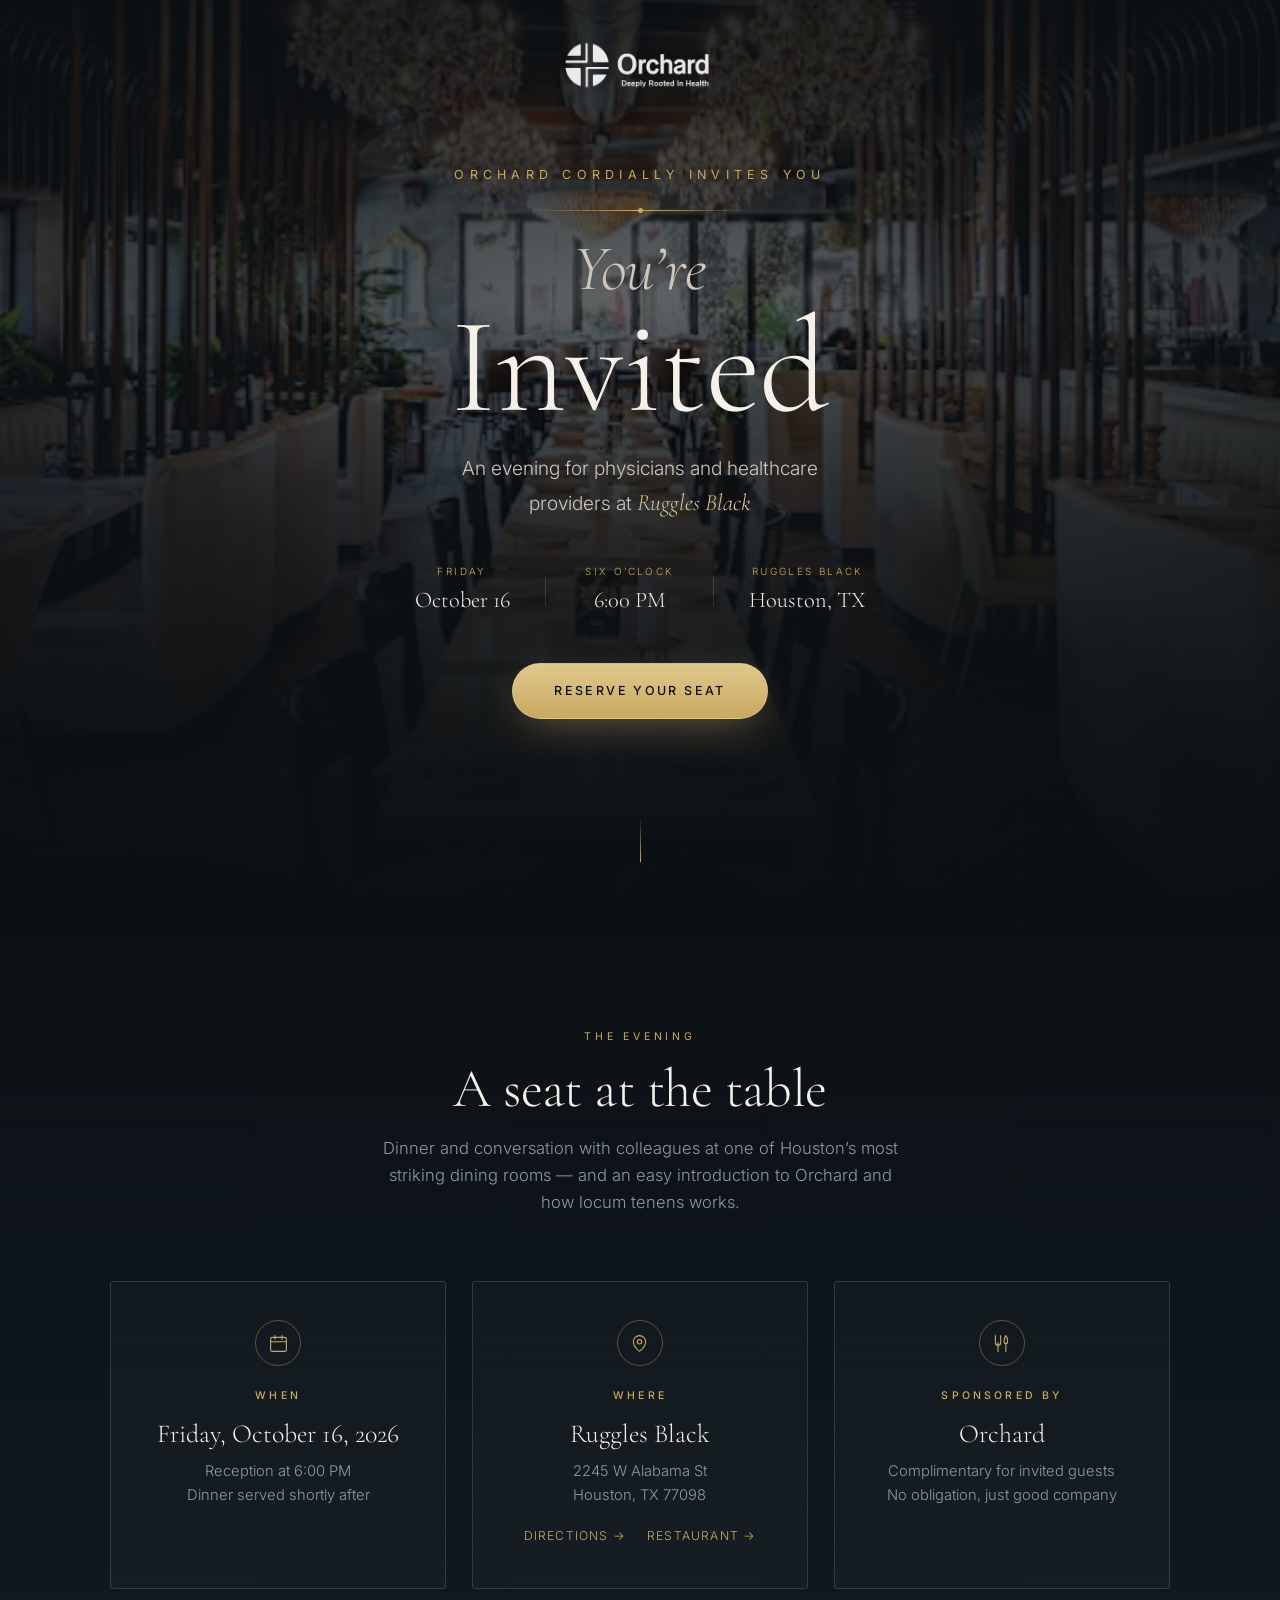
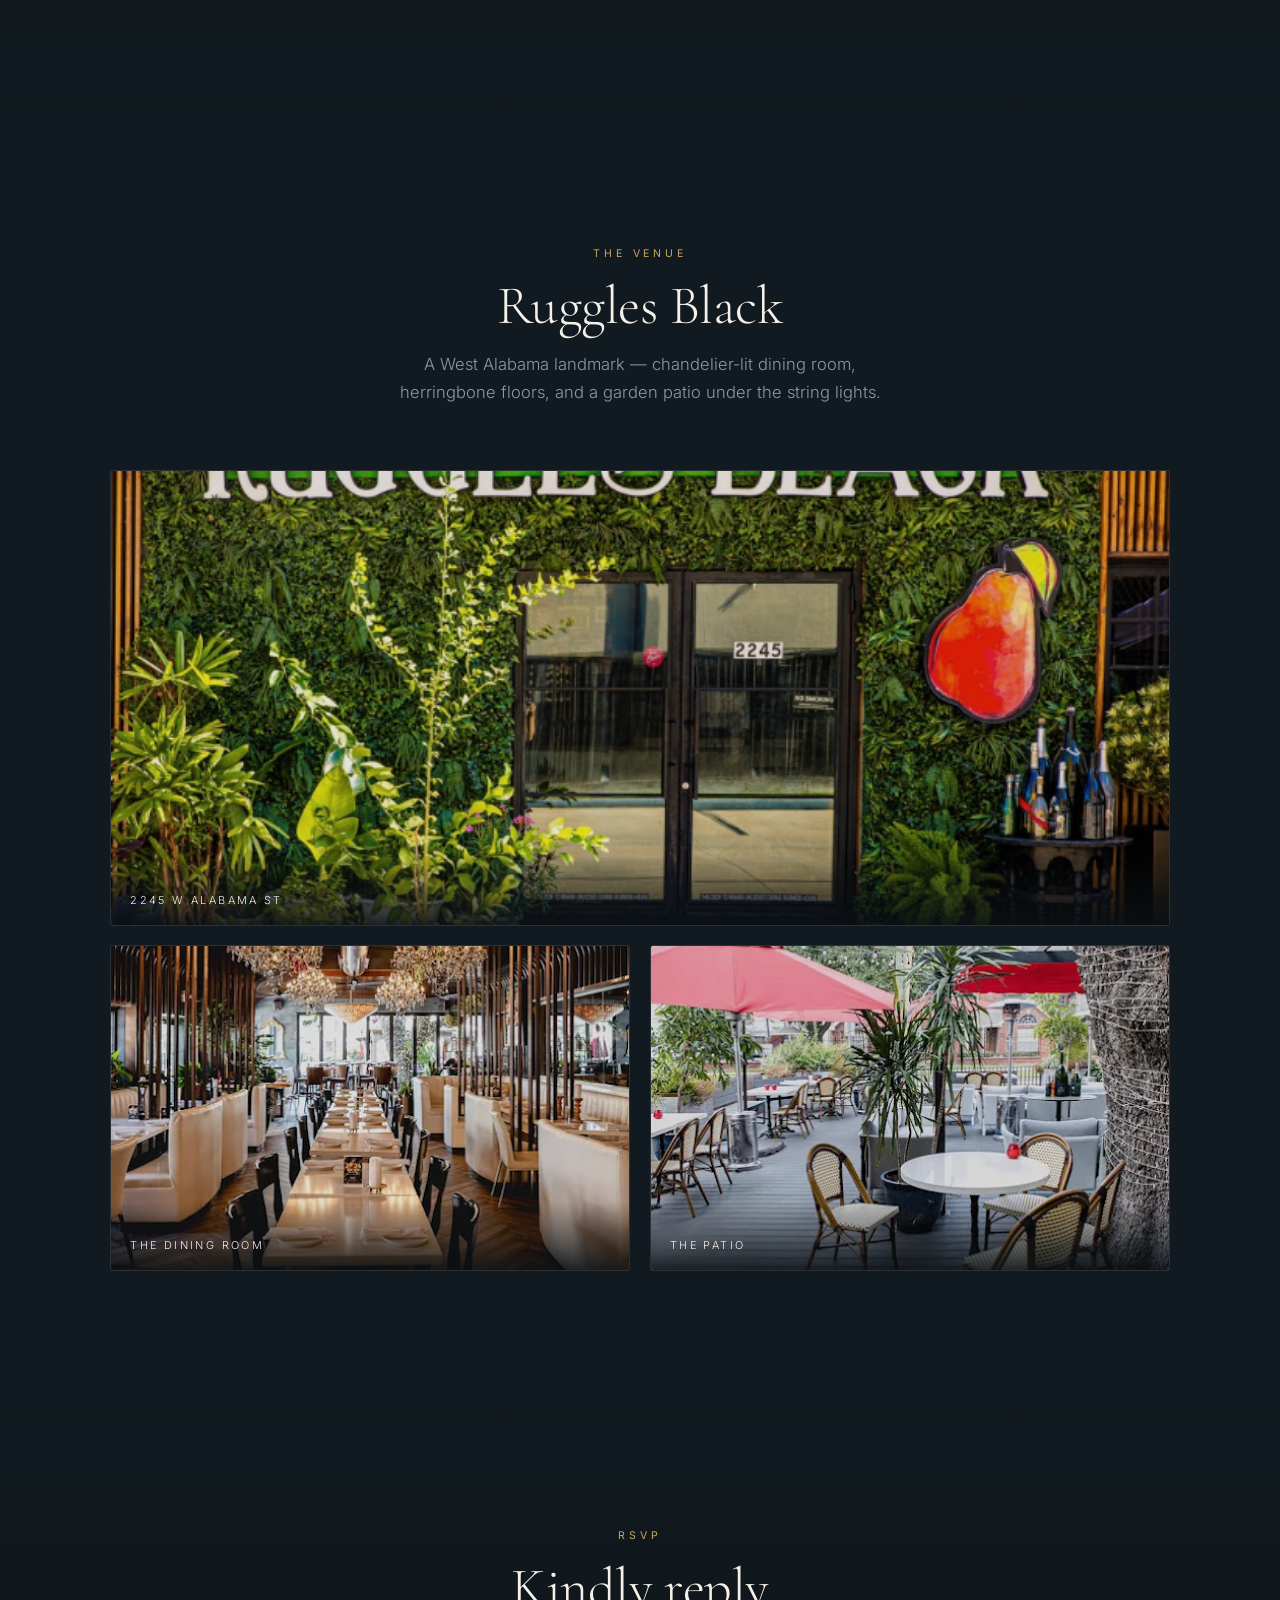
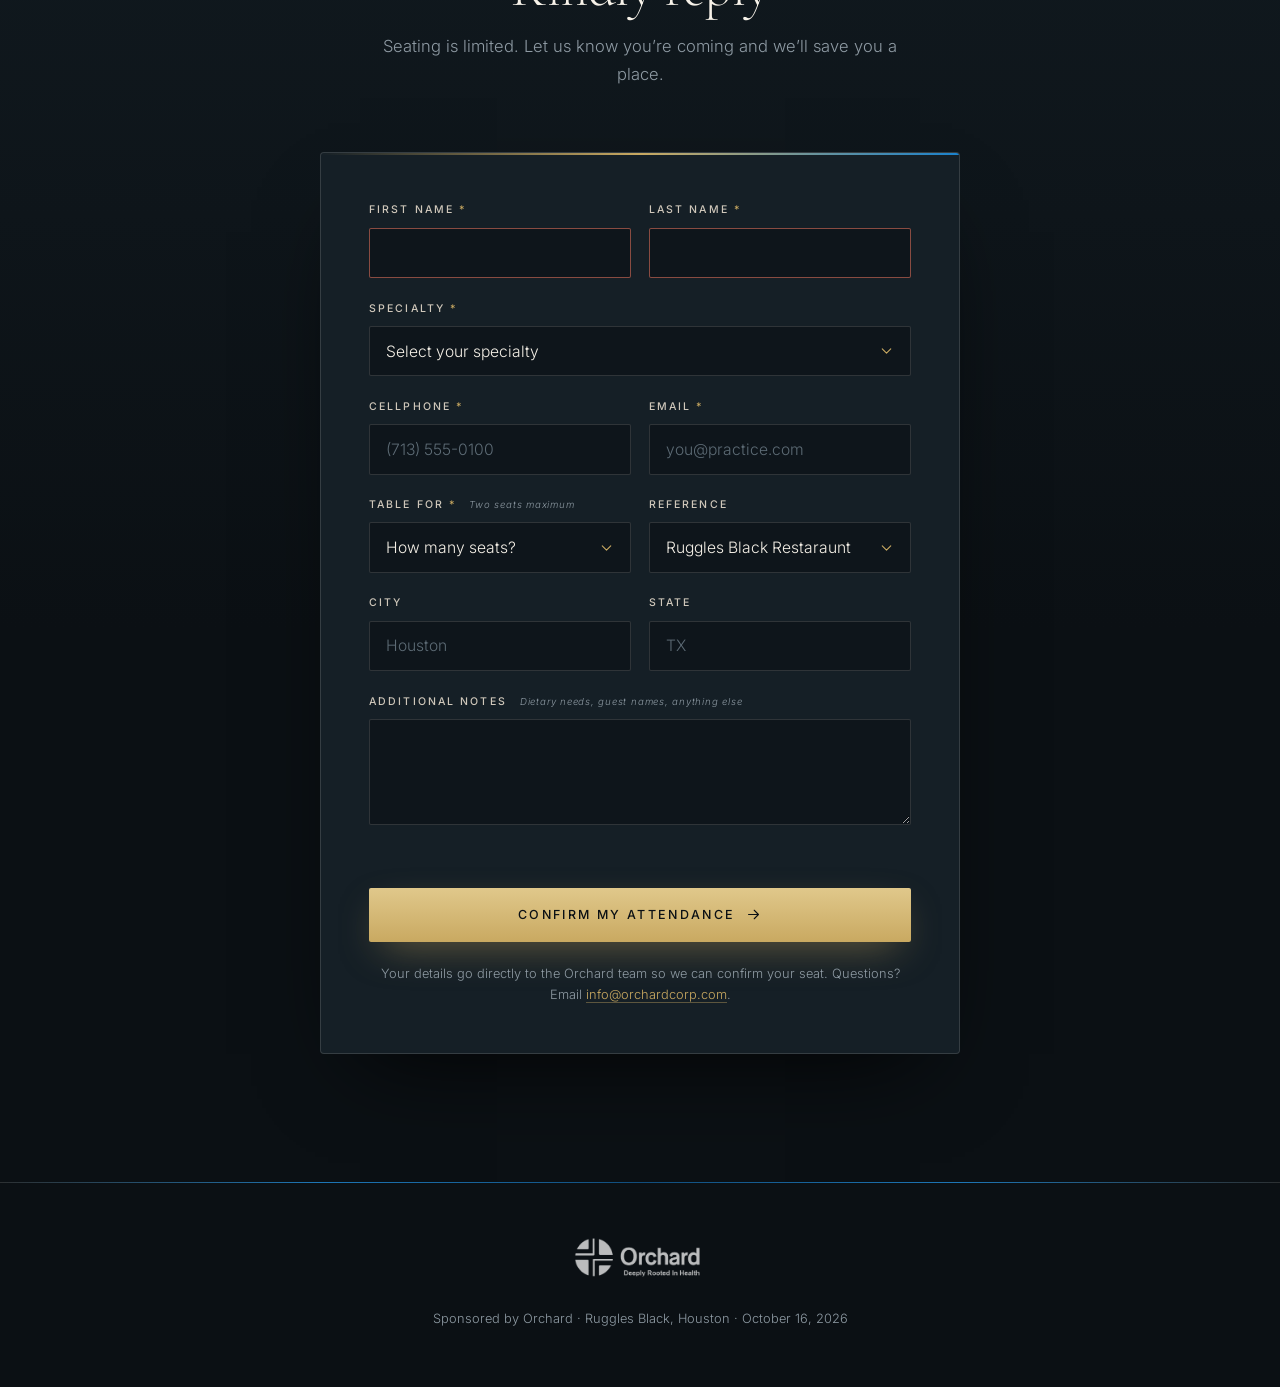
==== commit 0294a604: "Say "physicians and healthcare providers" once, not twice Co-Authored-By: Claude Opus 5 <noreply@ant" ====
--- a/index.html
+++ b/index.html
@@ -178,8 +178,7 @@
       <p class="kicker">RSVP</p>
       <h2>Kindly reply</h2>
       <p class="section__sub">
-        Seating is limited and open to physicians and healthcare providers.
-        Let us know you&rsquo;re coming and we&rsquo;ll save you a place.
+        Seating is limited. Let us know you&rsquo;re coming and we&rsquo;ll save you a place.
       </p>
     </div>
 
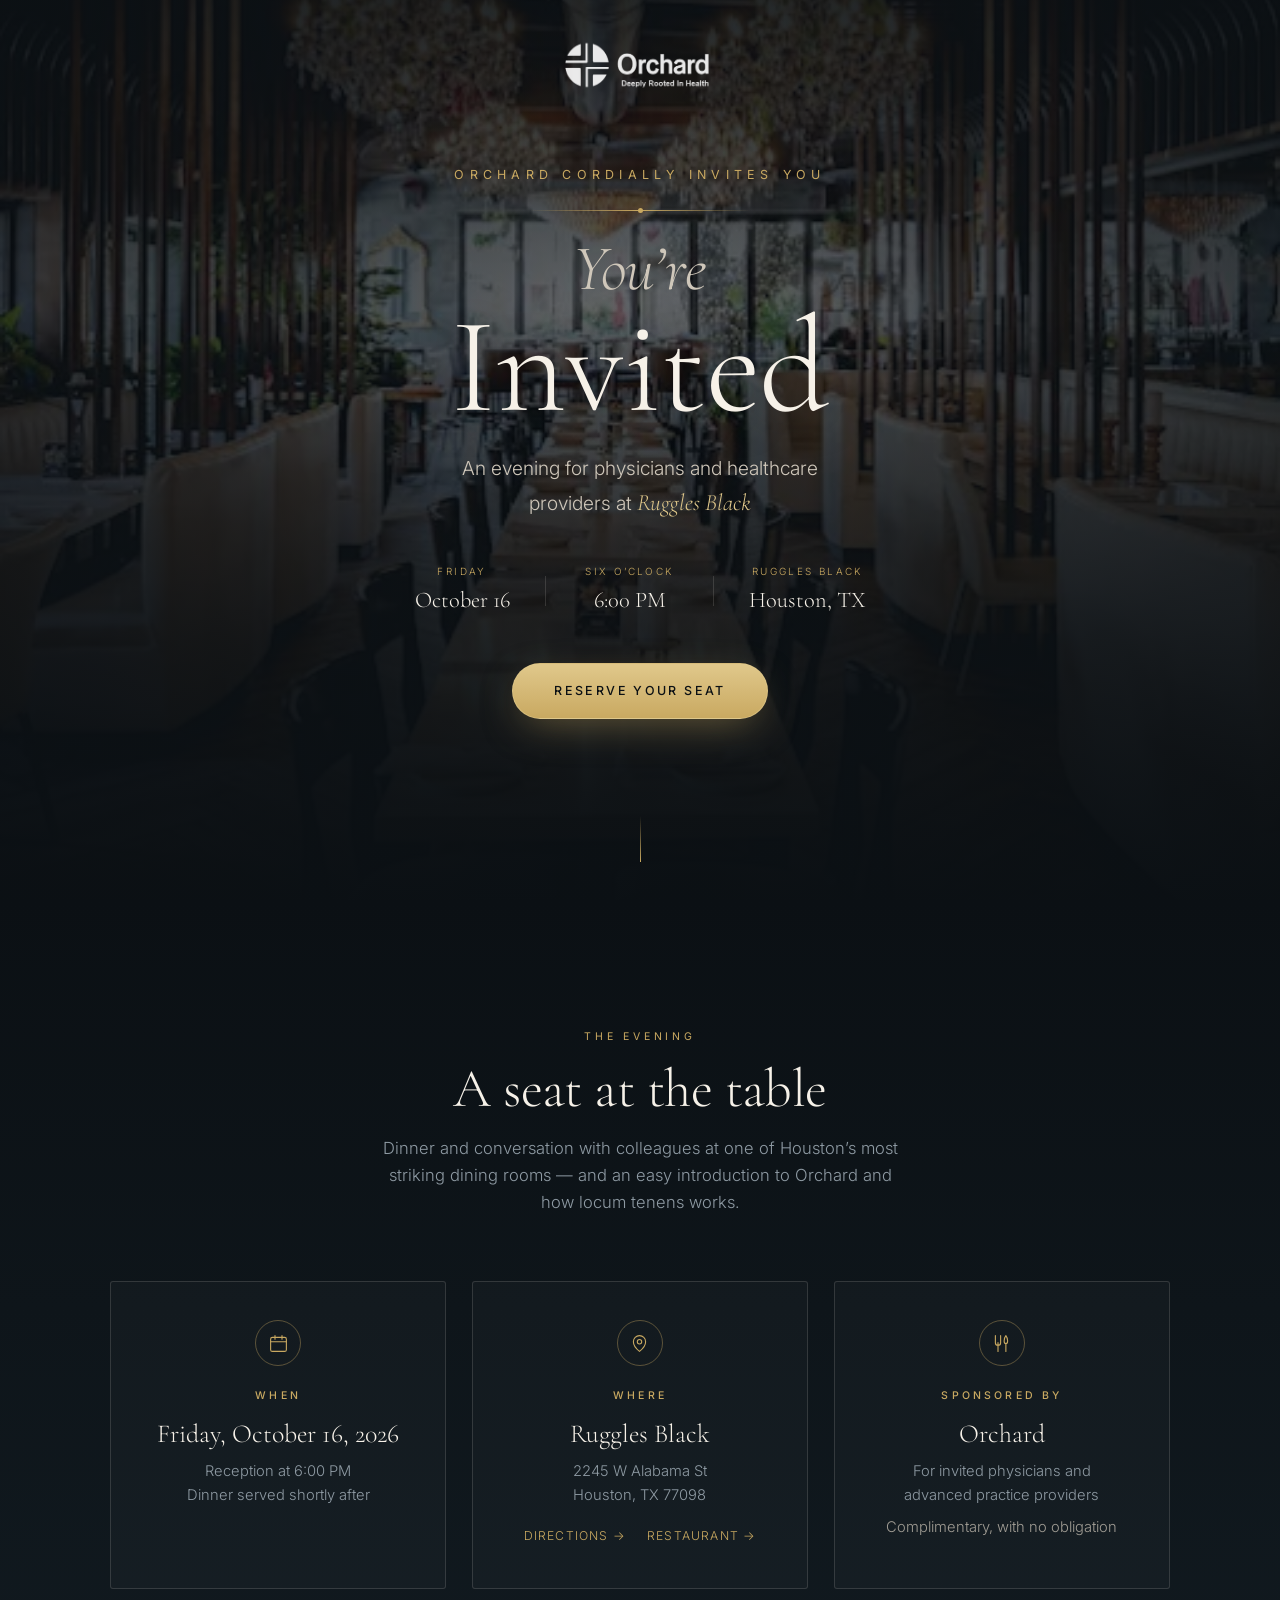
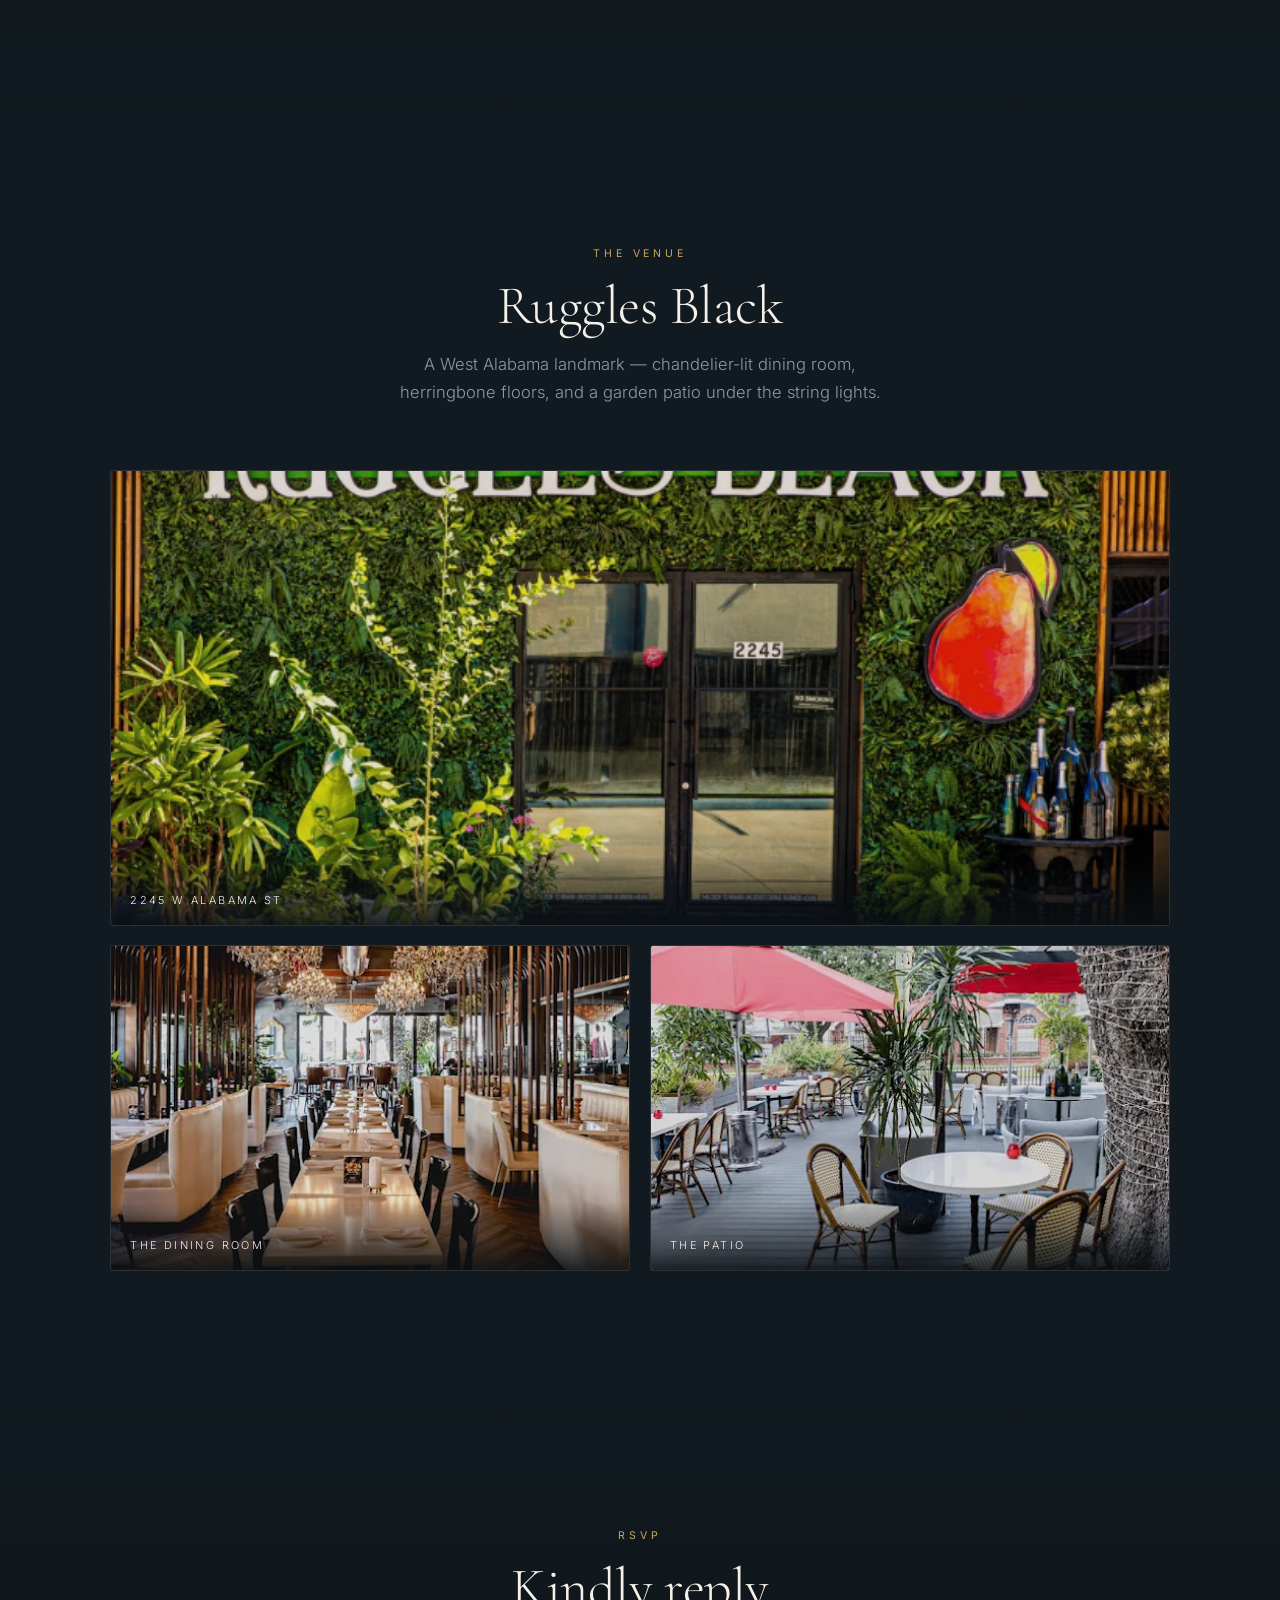
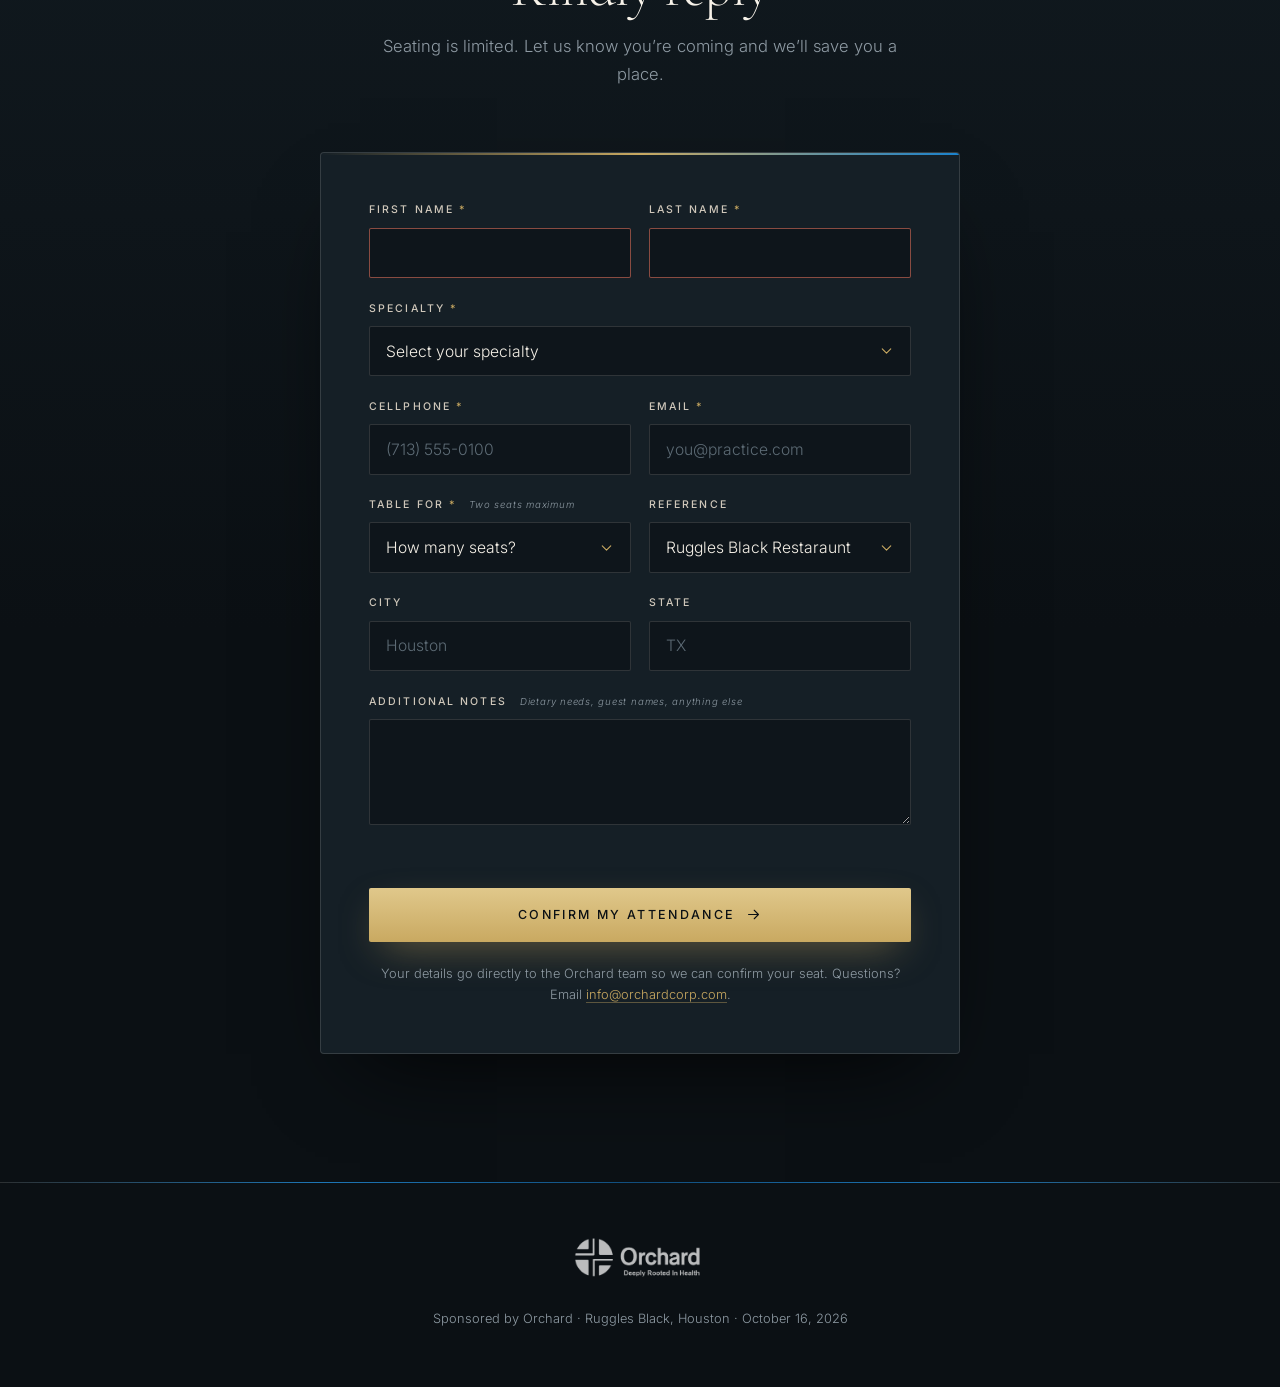
==== commit c4576ced: "Sponsor card: state plainly that the evening is for clinicians Co-Authored-By: Claude Opus 5 <norepl" ====
--- a/index.html
+++ b/index.html
@@ -135,7 +135,10 @@
         <h3>Sponsored by</h3>
         <p class="card__lead">Orchard</p>
         <p class="card__note">
-          Complimentary for invited guests<br>No obligation, just good company
+          For invited physicians and<br>advanced practice providers
+        </p>
+        <p class="card__note card__note--tight">
+          Complimentary, with no obligation
         </p>
       </article>
     </div>
--- a/styles.css
+++ b/styles.css
@@ -465,3 +465,6 @@
   .brandbar{top:1rem}
   .brandbar img{width:104px}
 }
+
+/* Second line inside a card note sits closer to the first */
+.card__note--tight{margin-top:.55rem;color:var(--cream-dim);opacity:.75}
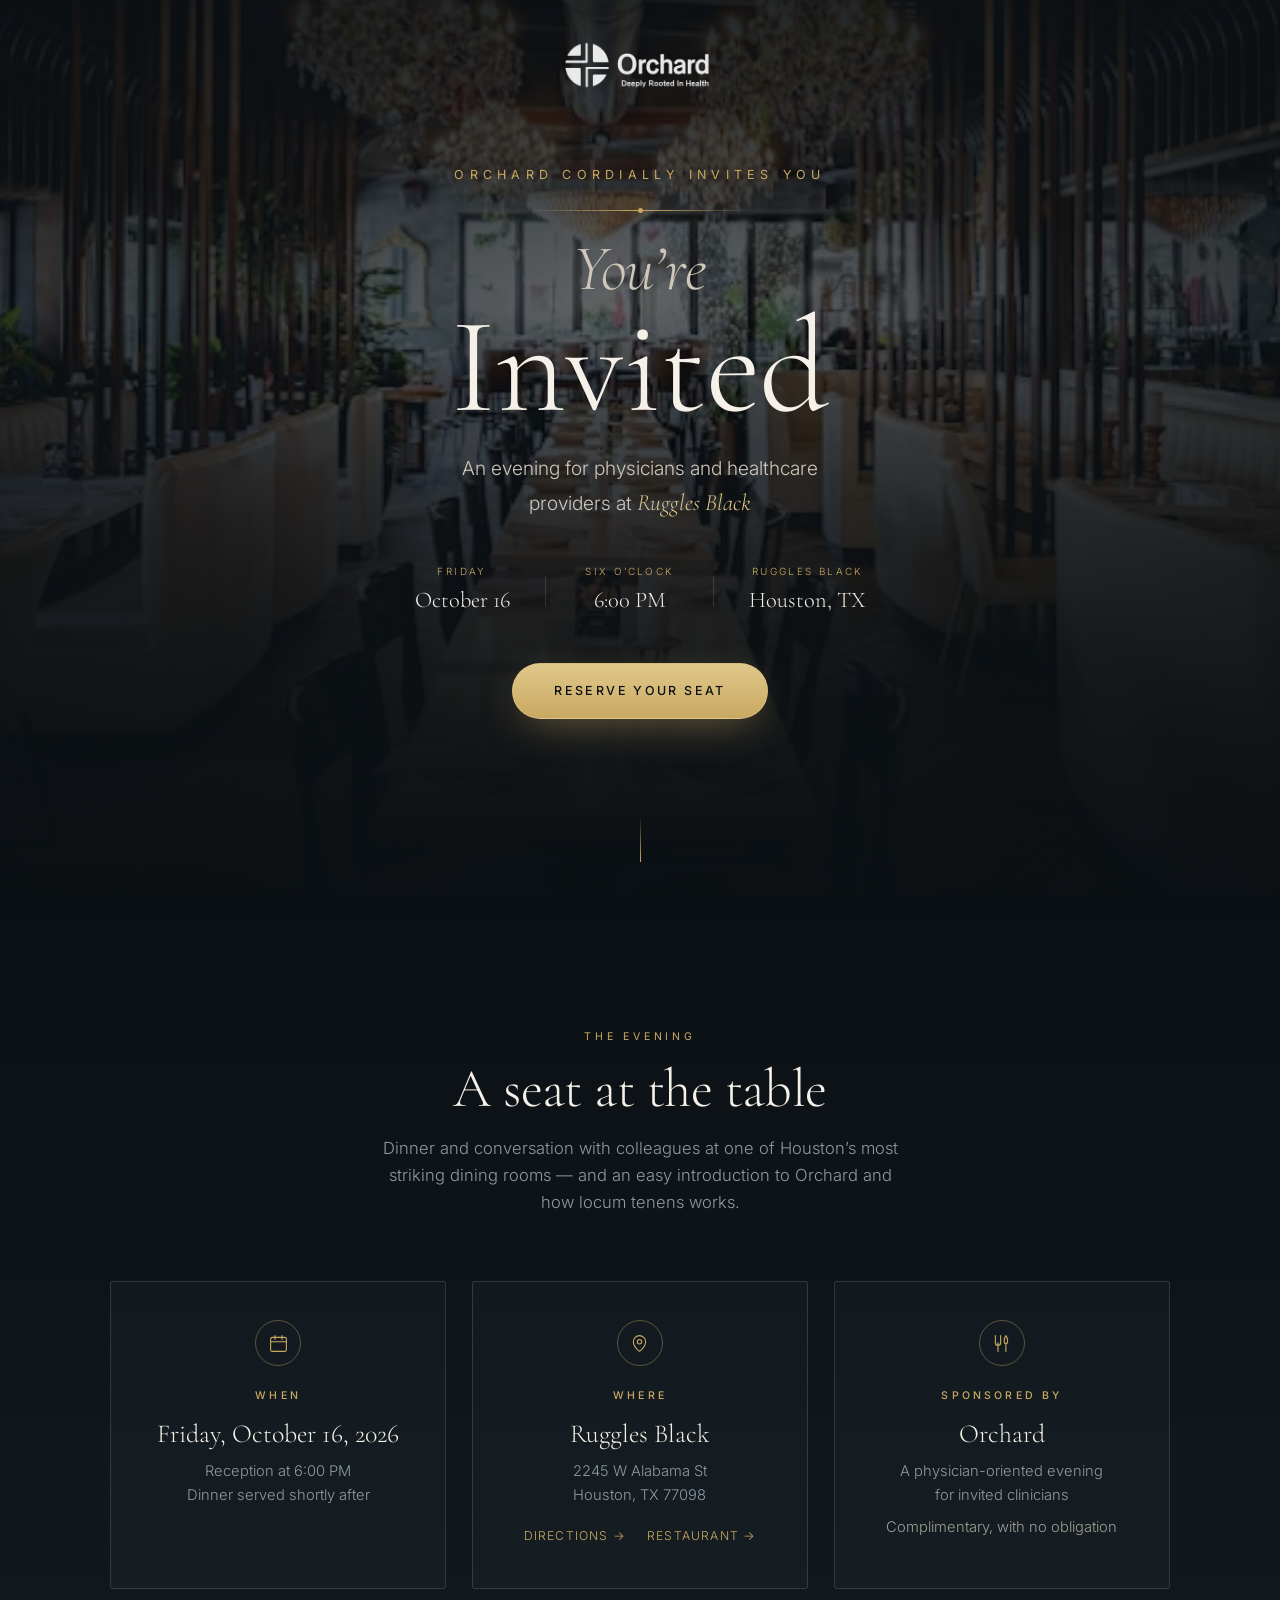
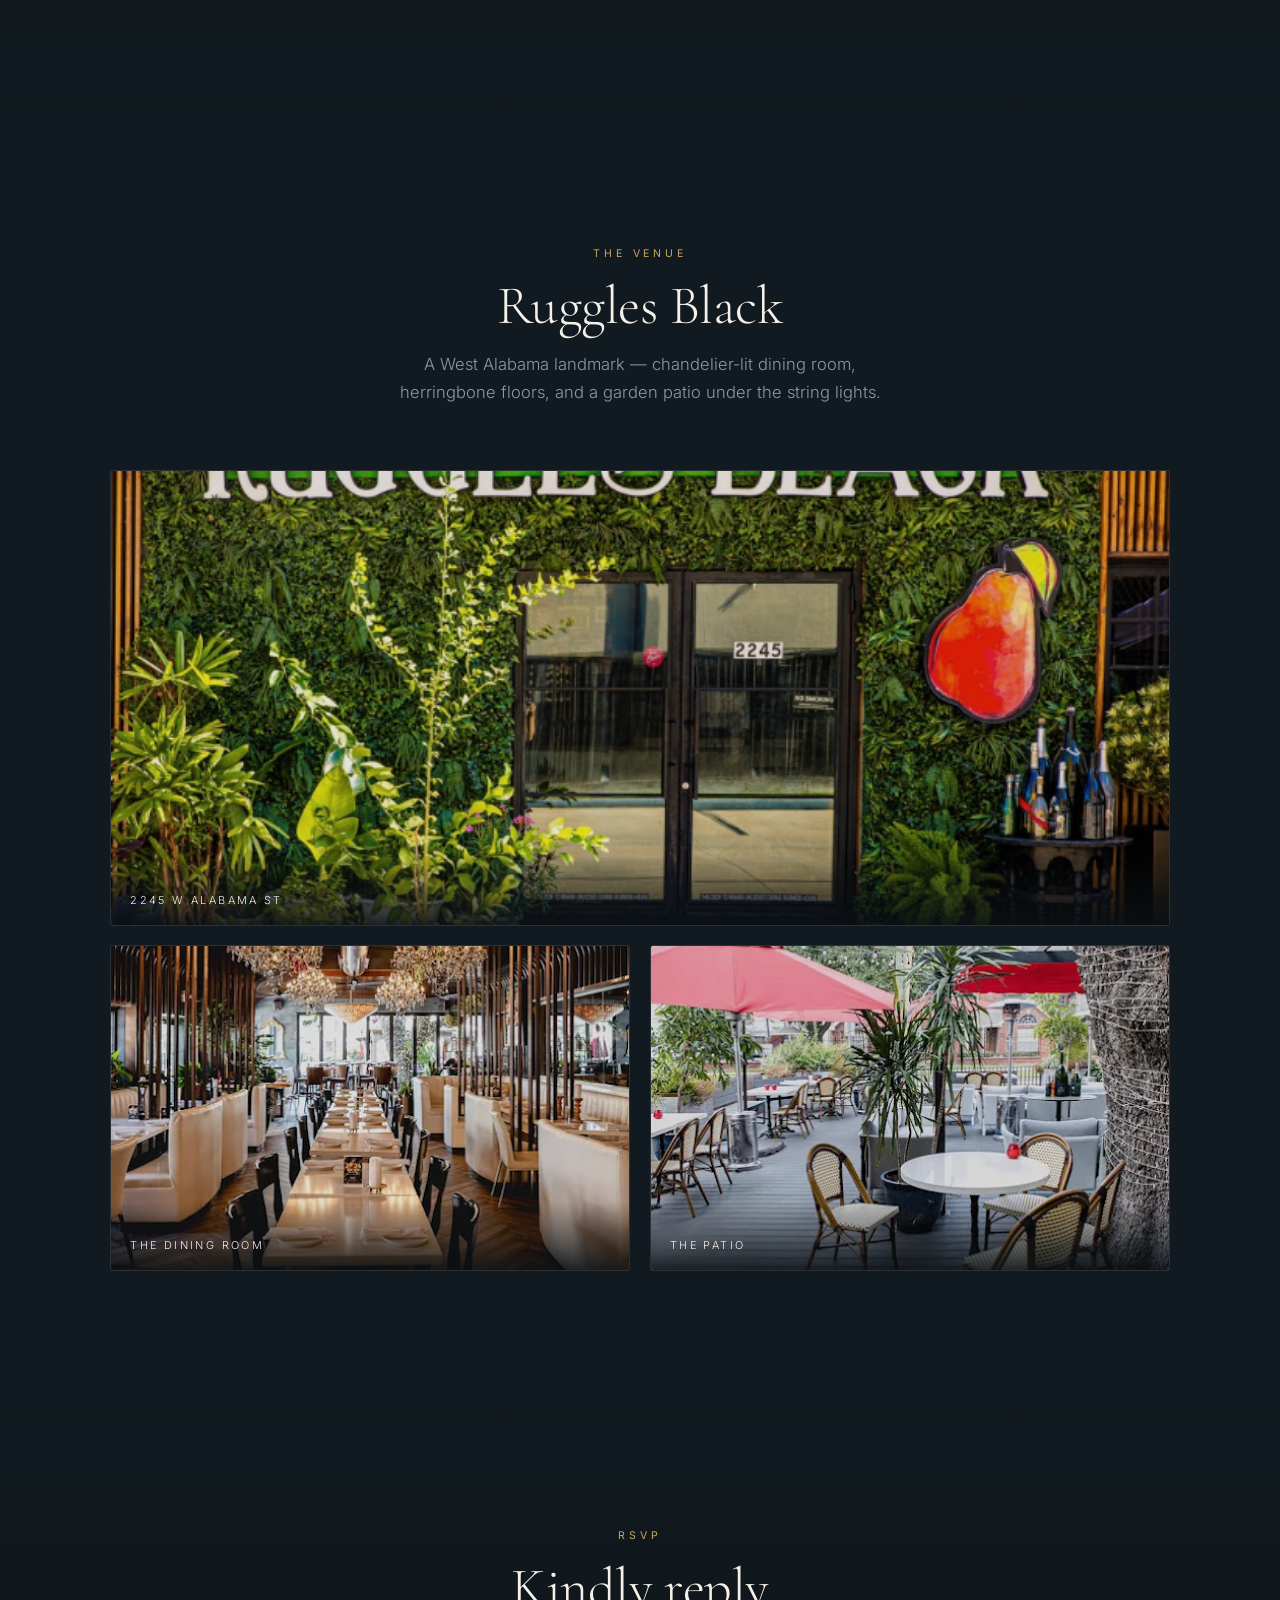
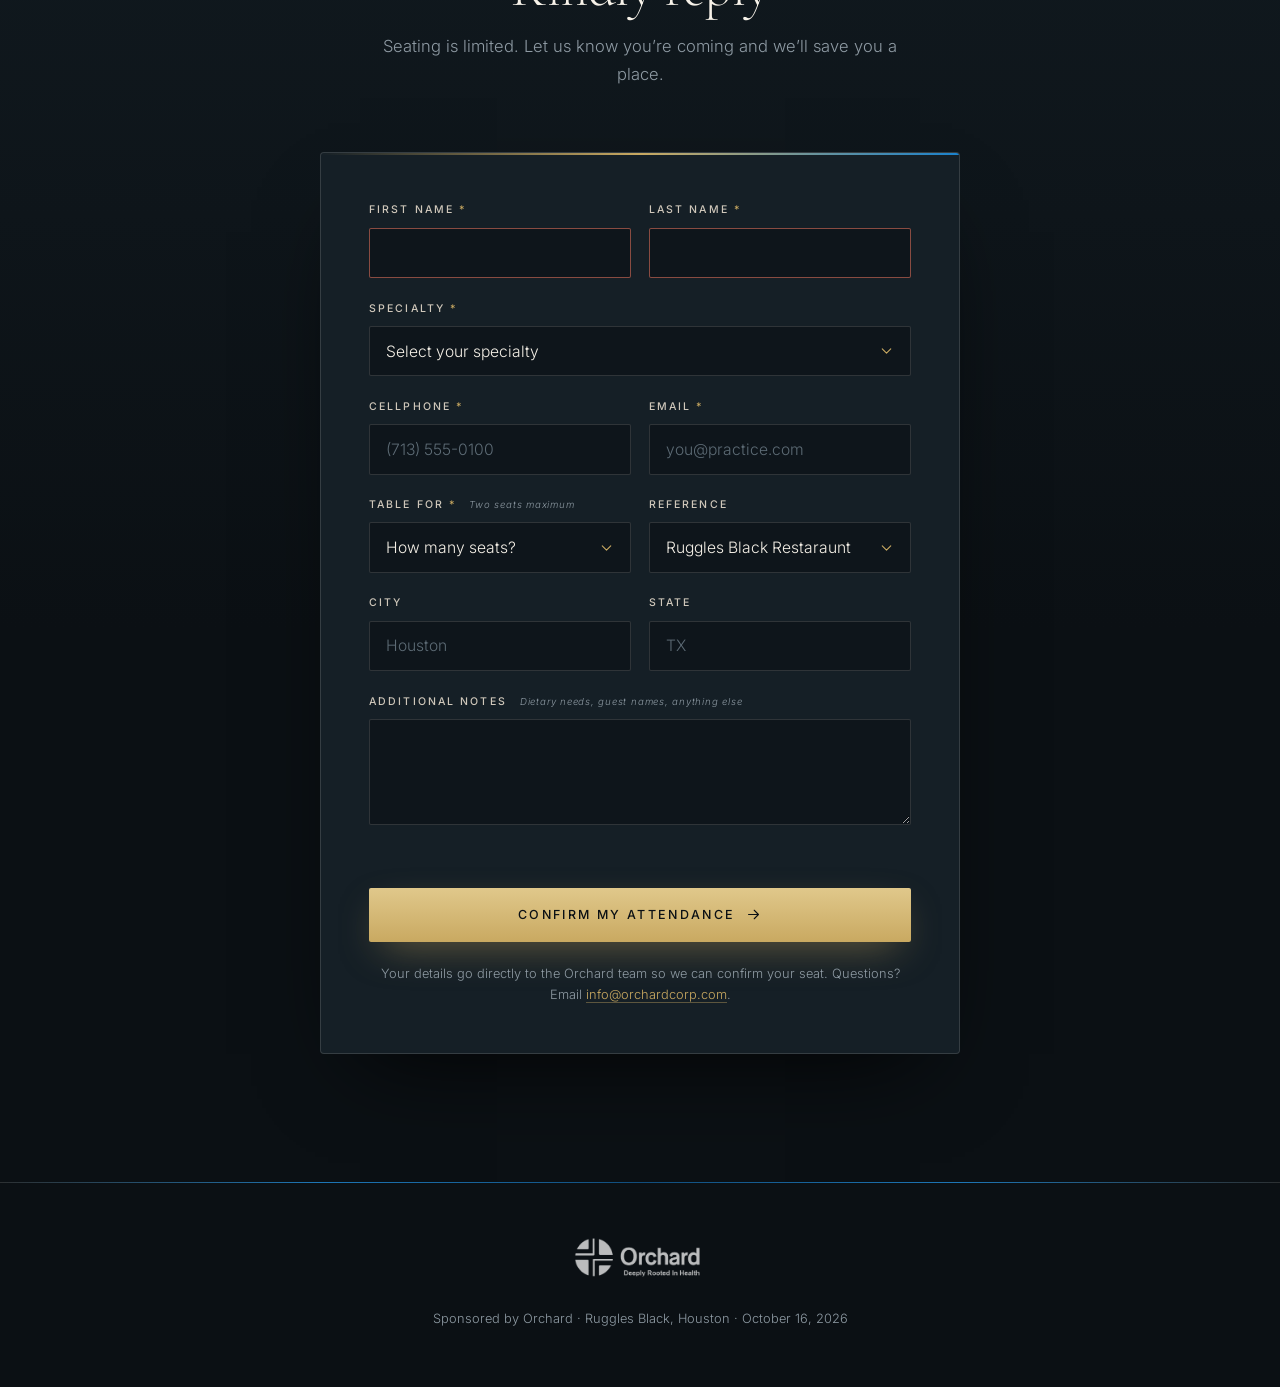
==== commit f0224c0d: "Sponsor card: use the phrase "physician-oriented" Co-Authored-By: Claude Opus 5 <noreply@anthropic.c" ====
--- a/index.html
+++ b/index.html
@@ -135,7 +135,7 @@
         <h3>Sponsored by</h3>
         <p class="card__lead">Orchard</p>
         <p class="card__note">
-          For invited physicians and<br>advanced practice providers
+          A physician-oriented evening<br>for invited clinicians
         </p>
         <p class="card__note card__note--tight">
           Complimentary, with no obligation
